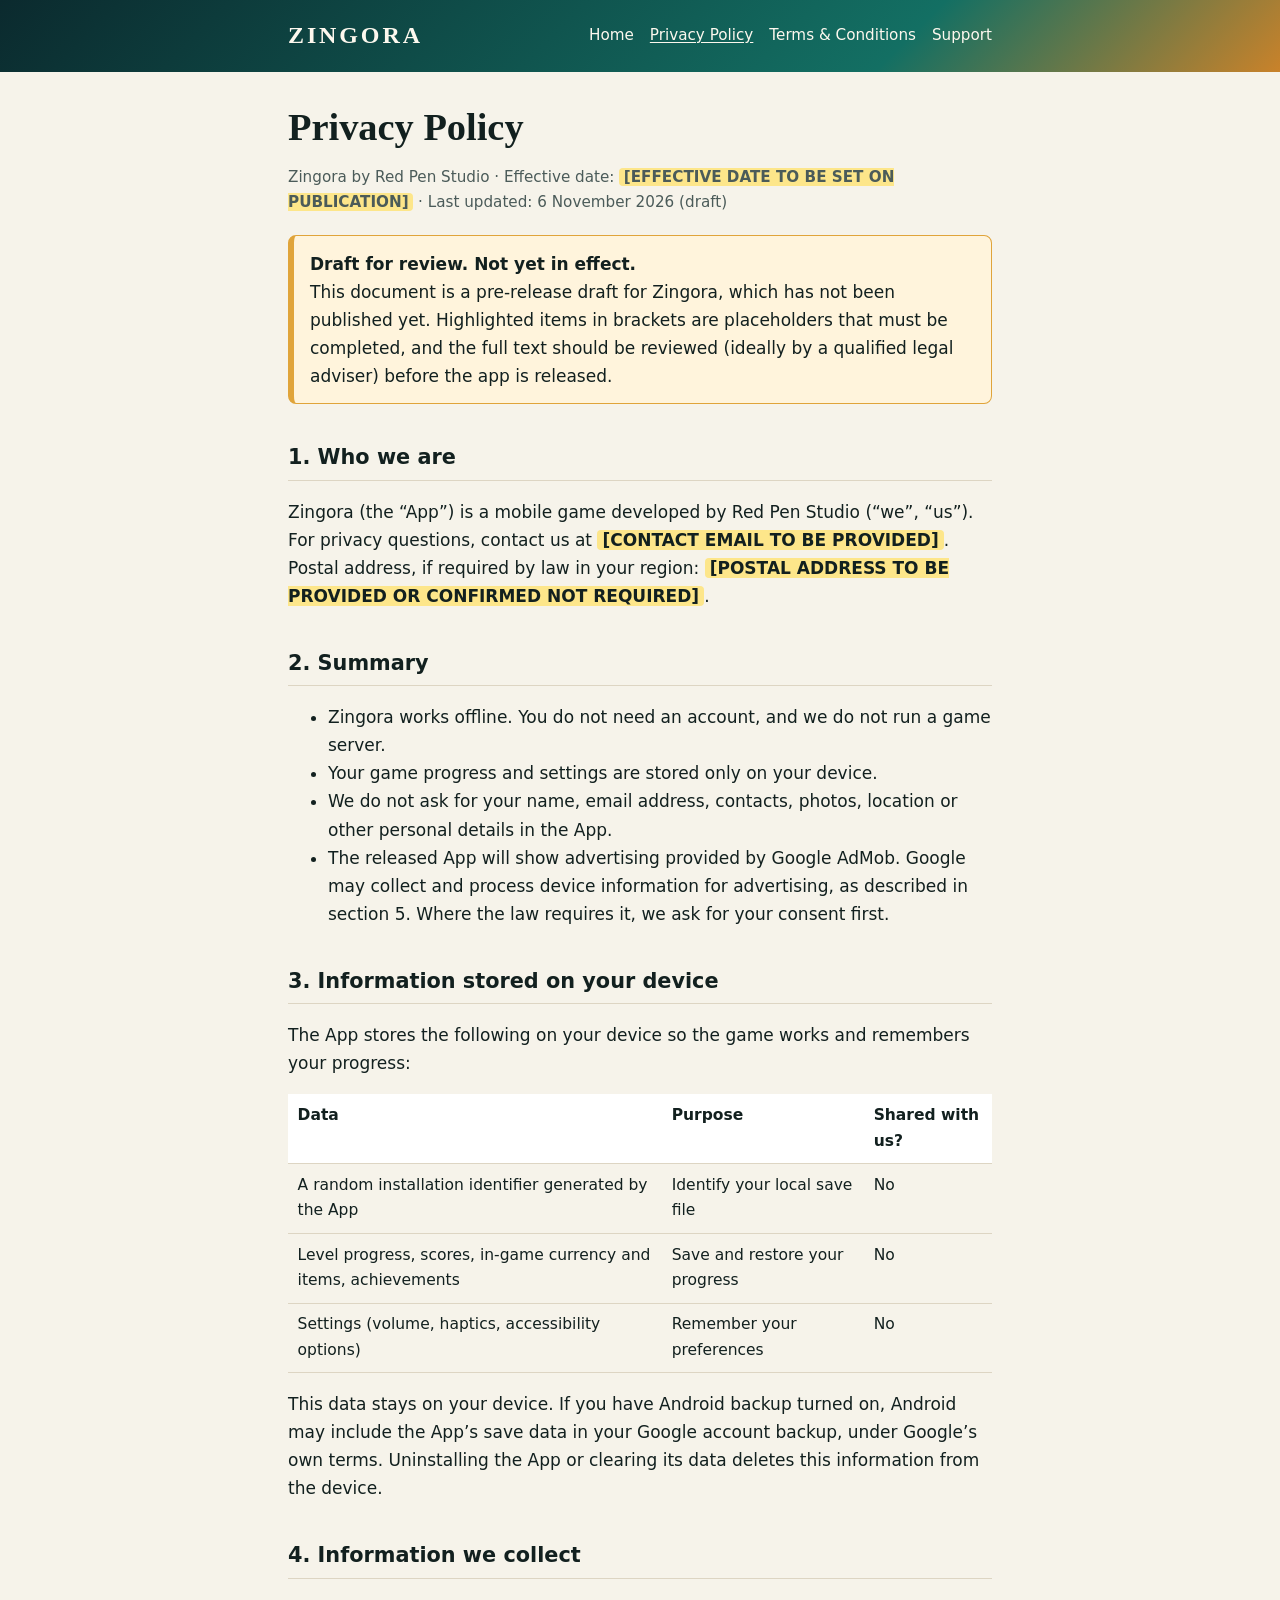
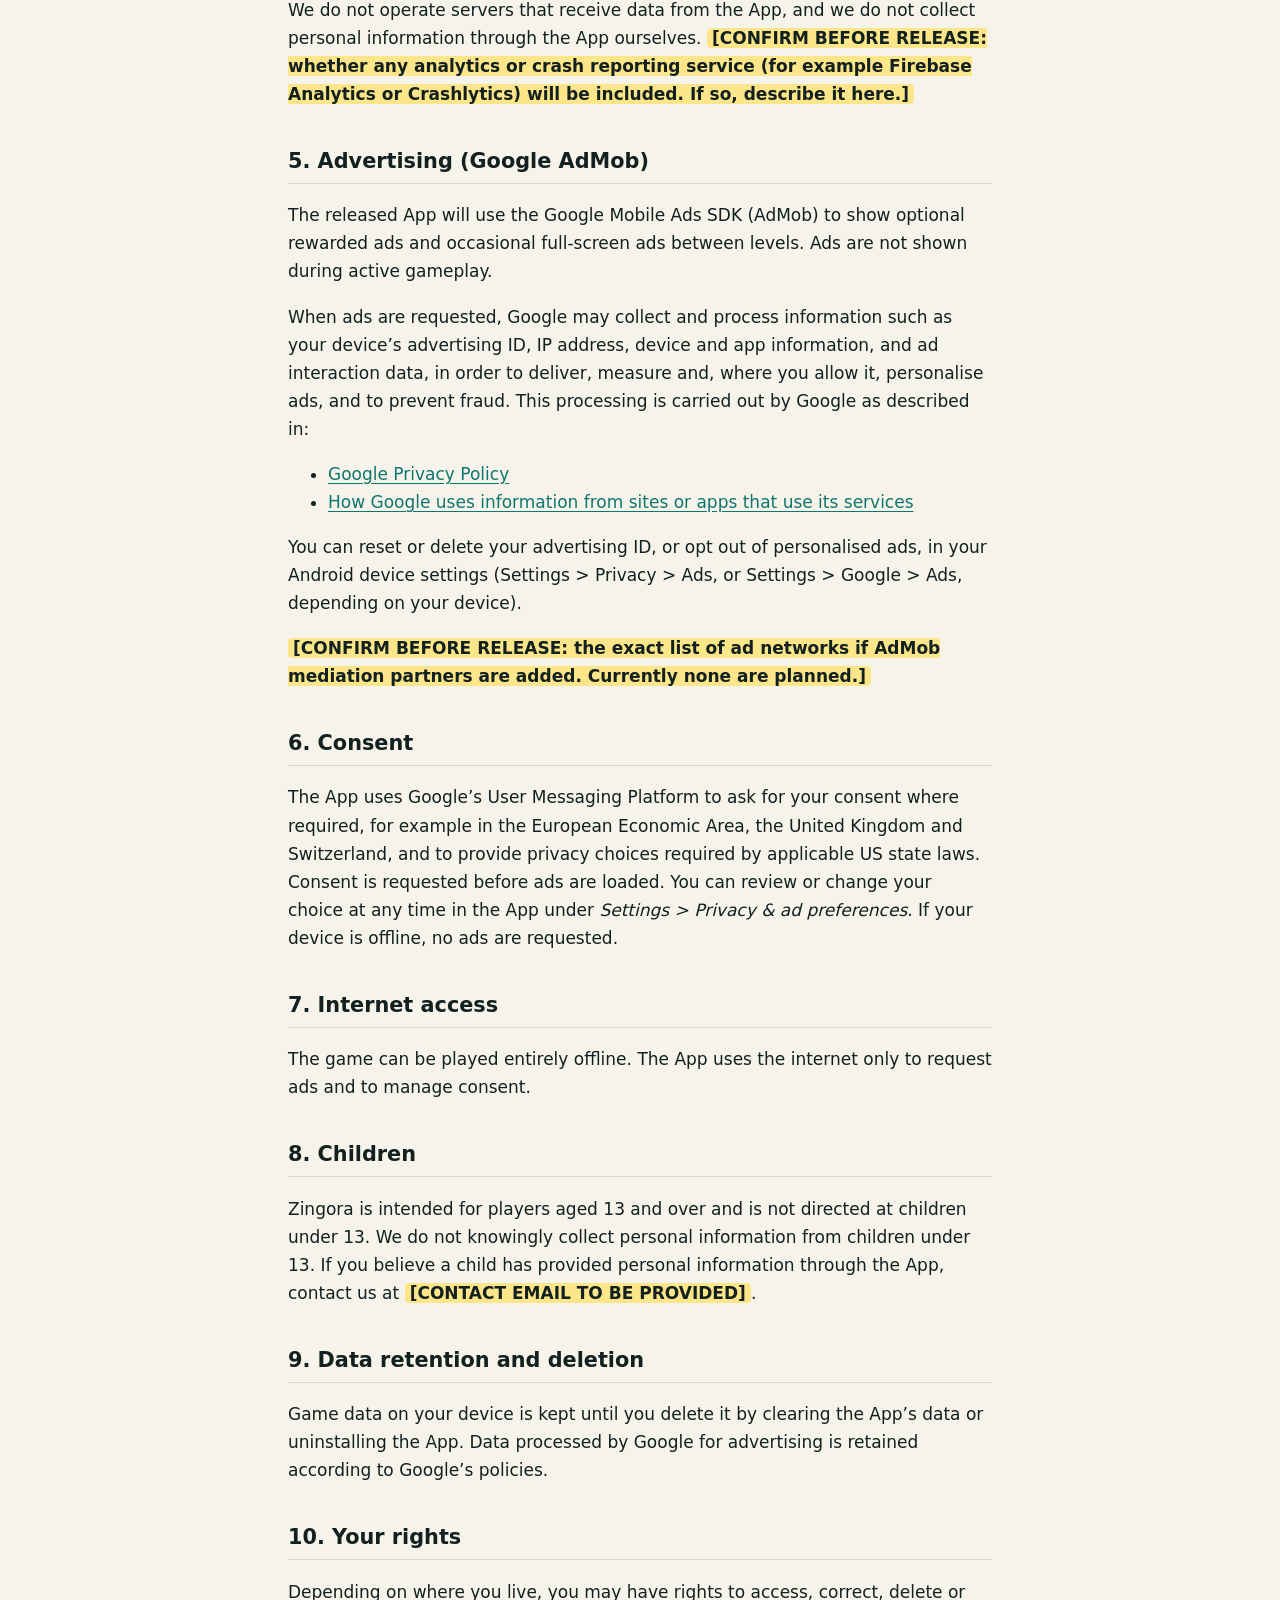
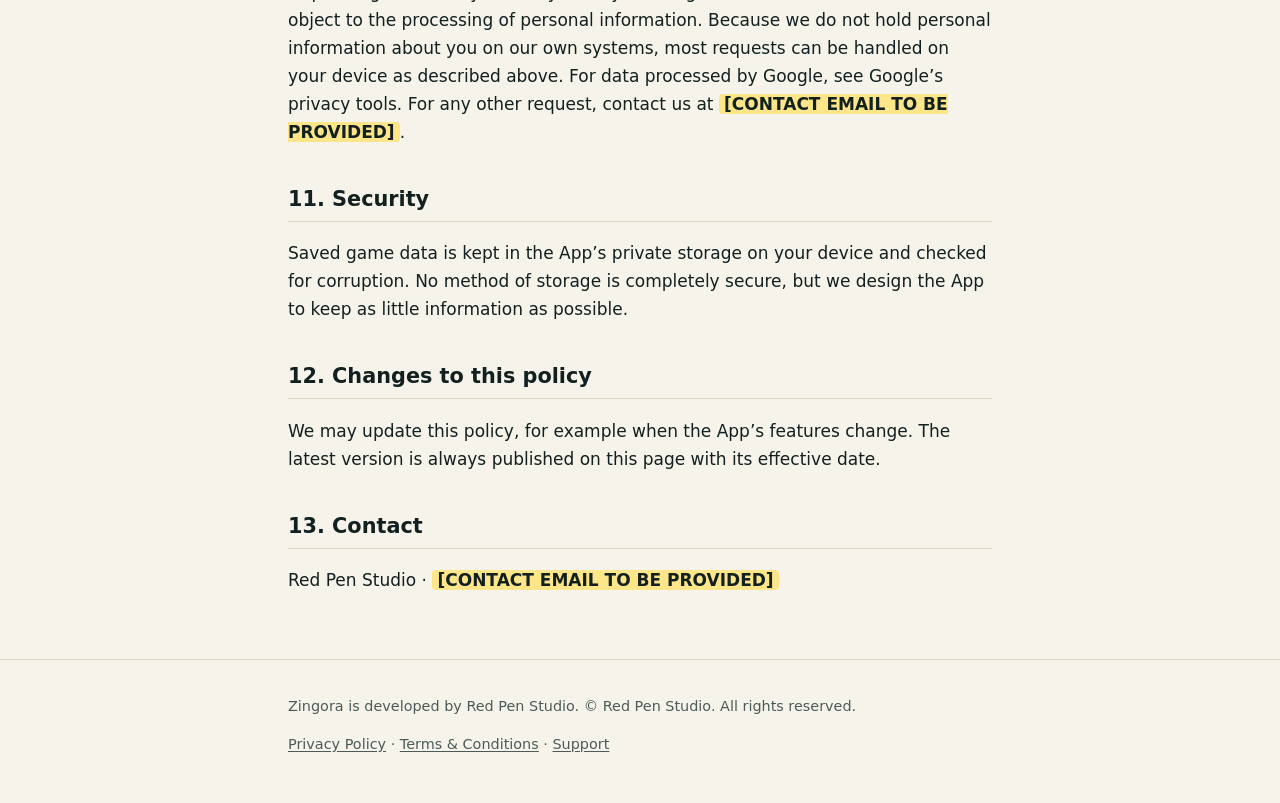
==== site/privacy-policy.html @ a3fc2c24 "Add Zingora legal website and GitHub Pages workflow - Responsive static site in site/: home, draft P" ====
<!DOCTYPE html>
<html lang="en">
<head>
  <meta charset="utf-8">
  <meta name="viewport" content="width=device-width, initial-scale=1">
  <title>Privacy Policy | Zingora</title>
  <meta name="description" content="Draft Privacy Policy for Zingora by Red Pen Studio.">
  <meta name="color-scheme" content="light dark">
  <link rel="stylesheet" href="styles.css">
</head>
<body>
  <a class="skip-link" href="#content">Skip to content</a>
  <header class="site-header">
    <div class="inner">
      <a class="brand" href="index.html">ZINGORA</a>
      <nav class="site-nav" aria-label="Main">
        <ul>
          <li><a href="index.html">Home</a></li>
          <li><a href="privacy-policy.html" aria-current="page">Privacy Policy</a></li>
          <li><a href="terms-and-conditions.html">Terms &amp; Conditions</a></li>
          <li><a href="support.html">Support</a></li>
        </ul>
      </nav>
    </div>
  </header>
  <main id="content">
    <h1>Privacy Policy</h1>
    <p class="meta">Zingora by Red Pen Studio &middot; Effective date: <span class="placeholder">[EFFECTIVE DATE TO BE SET ON PUBLICATION]</span> &middot; Last updated: 6 November 2026 (draft)</p>
    <div class="notice" role="note"><strong>Draft for review. Not yet in effect.</strong>
This document is a pre-release draft for Zingora, which has not been published yet. Highlighted items in brackets are placeholders that must be completed, and the full text should be reviewed (ideally by a qualified legal adviser) before the app is released.</div>

    <h2>1. Who we are</h2>
    <p>Zingora (the &ldquo;App&rdquo;) is a mobile game developed by Red Pen Studio (&ldquo;we&rdquo;, &ldquo;us&rdquo;). For privacy questions, contact us at <span class="placeholder">[CONTACT EMAIL TO BE PROVIDED]</span>. Postal address, if required by law in your region: <span class="placeholder">[POSTAL ADDRESS TO BE PROVIDED OR CONFIRMED NOT REQUIRED]</span>.</p>

    <h2>2. Summary</h2>
    <ul>
      <li>Zingora works offline. You do not need an account, and we do not run a game server.</li>
      <li>Your game progress and settings are stored only on your device.</li>
      <li>We do not ask for your name, email address, contacts, photos, location or other personal details in the App.</li>
      <li>The released App will show advertising provided by Google AdMob. Google may collect and process device information for advertising, as described in section 5. Where the law requires it, we ask for your consent first.</li>
    </ul>

    <h2>3. Information stored on your device</h2>
    <p>The App stores the following on your device so the game works and remembers your progress:</p>
    <table>
      <thead><tr><th scope="col">Data</th><th scope="col">Purpose</th><th scope="col">Shared with us?</th></tr></thead>
      <tbody>
        <tr><td>A random installation identifier generated by the App</td><td>Identify your local save file</td><td>No</td></tr>
        <tr><td>Level progress, scores, in-game currency and items, achievements</td><td>Save and restore your progress</td><td>No</td></tr>
        <tr><td>Settings (volume, haptics, accessibility options)</td><td>Remember your preferences</td><td>No</td></tr>
      </tbody>
    </table>
    <p>This data stays on your device. If you have Android backup turned on, Android may include the App&rsquo;s save data in your Google account backup, under Google&rsquo;s own terms. Uninstalling the App or clearing its data deletes this information from the device.</p>

    <h2>4. Information we collect</h2>
    <p>We do not operate servers that receive data from the App, and we do not collect personal information through the App ourselves. <span class="placeholder">[CONFIRM BEFORE RELEASE: whether any analytics or crash reporting service (for example Firebase Analytics or Crashlytics) will be included. If so, describe it here.]</span></p>

    <h2>5. Advertising (Google AdMob)</h2>
    <p>The released App will use the Google Mobile Ads SDK (AdMob) to show optional rewarded ads and occasional full-screen ads between levels. Ads are not shown during active gameplay.</p>
    <p>When ads are requested, Google may collect and process information such as your device&rsquo;s advertising ID, IP address, device and app information, and ad interaction data, in order to deliver, measure and, where you allow it, personalise ads, and to prevent fraud. This processing is carried out by Google as described in:</p>
    <ul>
      <li><a href="https://policies.google.com/privacy">Google Privacy Policy</a></li>
      <li><a href="https://policies.google.com/technologies/partner-sites">How Google uses information from sites or apps that use its services</a></li>
    </ul>
    <p>You can reset or delete your advertising ID, or opt out of personalised ads, in your Android device settings (Settings &gt; Privacy &gt; Ads, or Settings &gt; Google &gt; Ads, depending on your device).</p>
    <p><span class="placeholder">[CONFIRM BEFORE RELEASE: the exact list of ad networks if AdMob mediation partners are added. Currently none are planned.]</span></p>

    <h2>6. Consent</h2>
    <p>The App uses Google&rsquo;s User Messaging Platform to ask for your consent where required, for example in the European Economic Area, the United Kingdom and Switzerland, and to provide privacy choices required by applicable US state laws. Consent is requested before ads are loaded. You can review or change your choice at any time in the App under <em>Settings &gt; Privacy &amp; ad preferences</em>. If your device is offline, no ads are requested.</p>

    <h2>7. Internet access</h2>
    <p>The game can be played entirely offline. The App uses the internet only to request ads and to manage consent.</p>

    <h2>8. Children</h2>
    <p>Zingora is intended for players aged 13 and over and is not directed at children under 13. We do not knowingly collect personal information from children under 13. If you believe a child has provided personal information through the App, contact us at <span class="placeholder">[CONTACT EMAIL TO BE PROVIDED]</span>.</p>

    <h2>9. Data retention and deletion</h2>
    <p>Game data on your device is kept until you delete it by clearing the App&rsquo;s data or uninstalling the App. Data processed by Google for advertising is retained according to Google&rsquo;s policies.</p>

    <h2>10. Your rights</h2>
    <p>Depending on where you live, you may have rights to access, correct, delete or object to the processing of personal information. Because we do not hold personal information about you on our own systems, most requests can be handled on your device as described above. For data processed by Google, see Google&rsquo;s privacy tools. For any other request, contact us at <span class="placeholder">[CONTACT EMAIL TO BE PROVIDED]</span>.</p>

    <h2>11. Security</h2>
    <p>Saved game data is kept in the App&rsquo;s private storage on your device and checked for corruption. No method of storage is completely secure, but we design the App to keep as little information as possible.</p>

    <h2>12. Changes to this policy</h2>
    <p>We may update this policy, for example when the App&rsquo;s features change. The latest version is always published on this page with its effective date.</p>

    <h2>13. Contact</h2>
    <p>Red Pen Studio &middot; <span class="placeholder">[CONTACT EMAIL TO BE PROVIDED]</span></p>
  </main>
  <footer class="site-footer">
    <div class="inner">
      <p>Zingora is developed by Red Pen Studio. &copy; Red Pen Studio. All rights reserved.</p>
      <p><a href="privacy-policy.html">Privacy Policy</a> &middot; <a href="terms-and-conditions.html">Terms &amp; Conditions</a> &middot; <a href="support.html">Support</a></p>
    </div>
  </footer>
</body>
</html>
---- site/styles.css ----
:root {
  --bg: #f6f3ea;
  --surface: #ffffff;
  --ink: #12201f;
  --muted: #4b5b59;
  --brand: #0f766e;
  --brand-ink: #ffffff;
  --brass: #b45309;
  --line: #ddd5c3;
  --notice-bg: #fff4dc;
  --notice-line: #e0a43a;
  --placeholder-bg: #fde68a;
  --max: 46rem;
}
@media (prefers-color-scheme: dark) {
  :root {
    --bg: #0b1c1e;
    --surface: #10282b;
    --ink: #e8f0ee;
    --muted: #a8bab7;
    --brand: #2dd4bf;
    --brand-ink: #062a27;
    --brass: #f5b450;
    --line: #23413f;
    --notice-bg: #2a2412;
    --notice-line: #a07a2c;
    --placeholder-bg: #5b4a12;
  }
}
* { box-sizing: border-box; }
html { -webkit-text-size-adjust: 100%; }
body {
  margin: 0;
  font-family: system-ui, -apple-system, "Segoe UI", Roboto, "Helvetica Neue", Arial, sans-serif;
  font-size: 1.0625rem;
  line-height: 1.65;
  color: var(--ink);
  background: var(--bg);
}
a { color: var(--brand); text-underline-offset: 0.15em; }
a:focus-visible, button:focus-visible { outline: 3px solid var(--brass); outline-offset: 2px; }
.skip-link { position: absolute; left: -999px; top: 0; padding: 0.5rem 1rem; background: var(--surface); }
.skip-link:focus { left: 1rem; z-index: 10; }
.site-header {
  background: linear-gradient(135deg, #0b2a2e, #136f63 70%, #c9822a);
  color: #fdf8ee;
}
.site-header .inner, main, .site-footer .inner { max-width: var(--max); margin: 0 auto; padding: 0 1rem; }
.site-header .inner { display: flex; flex-wrap: wrap; align-items: center; justify-content: space-between; gap: 0.75rem; padding-top: 1rem; padding-bottom: 1rem; }
.brand { color: inherit; text-decoration: none; font-family: Georgia, "Times New Roman", serif; font-size: 1.5rem; font-weight: 700; letter-spacing: 0.12em; }
.site-nav ul { list-style: none; margin: 0; padding: 0; display: flex; flex-wrap: wrap; gap: 0.25rem 1rem; }
.site-nav a { color: #fdf8ee; text-decoration: none; font-size: 0.95rem; padding: 0.35rem 0; display: inline-block; }
.site-nav a[aria-current="page"], .site-nav a:hover { text-decoration: underline; }
main { padding-top: 2rem; padding-bottom: 3rem; }
h1 { font-family: Georgia, "Times New Roman", serif; font-size: clamp(1.75rem, 5vw, 2.4rem); line-height: 1.2; margin: 0 0 0.5rem; }
h2 { font-size: 1.3rem; margin-top: 2.25rem; border-bottom: 1px solid var(--line); padding-bottom: 0.3rem; }
h3 { font-size: 1.1rem; margin-top: 1.5rem; }
.lede { color: var(--muted); font-size: 1.125rem; }
.meta { color: var(--muted); font-size: 0.95rem; }
.notice {
  background: var(--notice-bg);
  border: 1px solid var(--notice-line);
  border-left-width: 6px;
  border-radius: 8px;
  padding: 0.85rem 1rem;
  margin: 1.25rem 0;
}
.notice strong { display: block; }
.placeholder { background: var(--placeholder-bg); padding: 0 0.3em; border-radius: 4px; font-weight: 600; }
.cards { display: grid; grid-template-columns: repeat(auto-fit, minmax(14rem, 1fr)); gap: 1rem; margin: 1.5rem 0; padding: 0; list-style: none; }
.card { background: var(--surface); border: 1px solid var(--line); border-radius: 12px; padding: 1rem 1.1rem; }
.card h2 { border: 0; margin: 0 0 0.25rem; font-size: 1.1rem; }
.card p { margin: 0; color: var(--muted); font-size: 0.97rem; }
table { width: 100%; border-collapse: collapse; margin: 1rem 0; font-size: 0.97rem; display: block; overflow-x: auto; }
th, td { text-align: left; vertical-align: top; padding: 0.55rem 0.6rem; border-bottom: 1px solid var(--line); }
th { background: var(--surface); }
.site-footer { border-top: 1px solid var(--line); color: var(--muted); font-size: 0.9rem; }
.site-footer .inner { padding-top: 1.25rem; padding-bottom: 2rem; }
.site-footer a { color: inherit; }
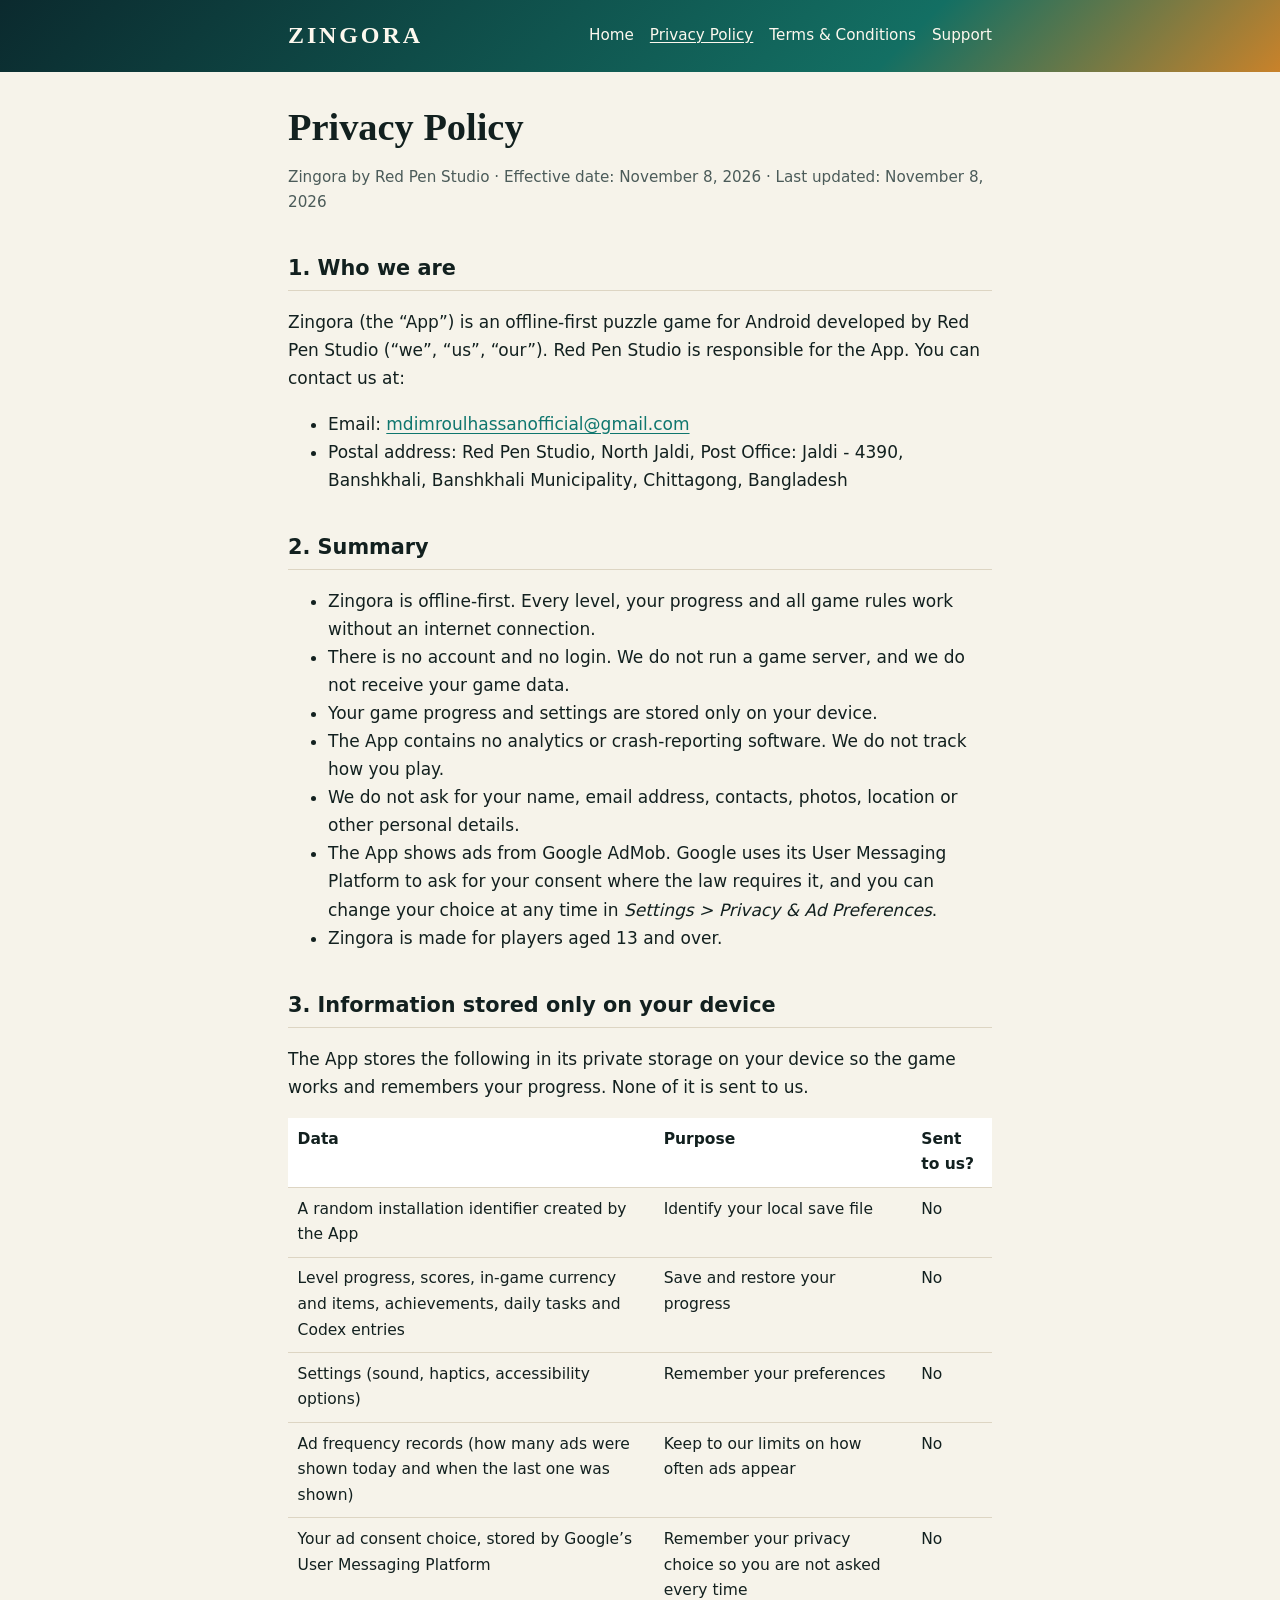
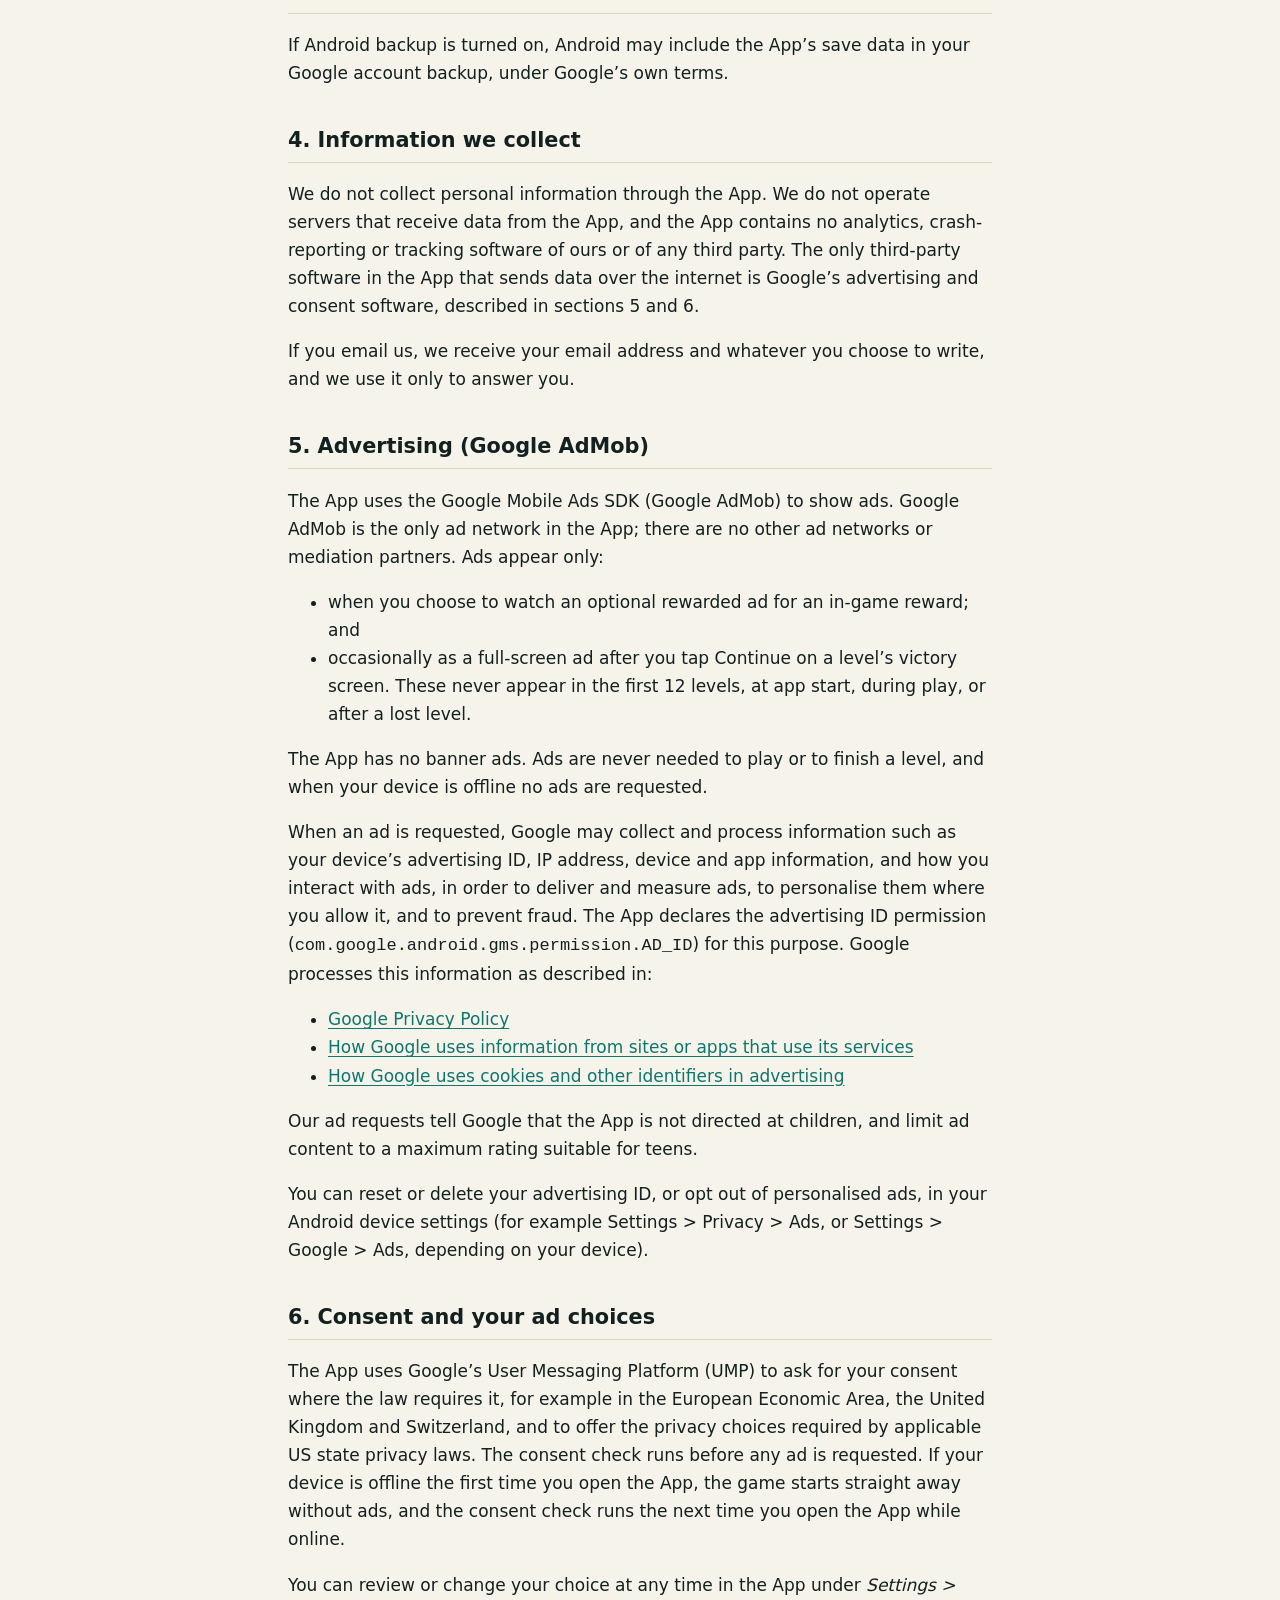
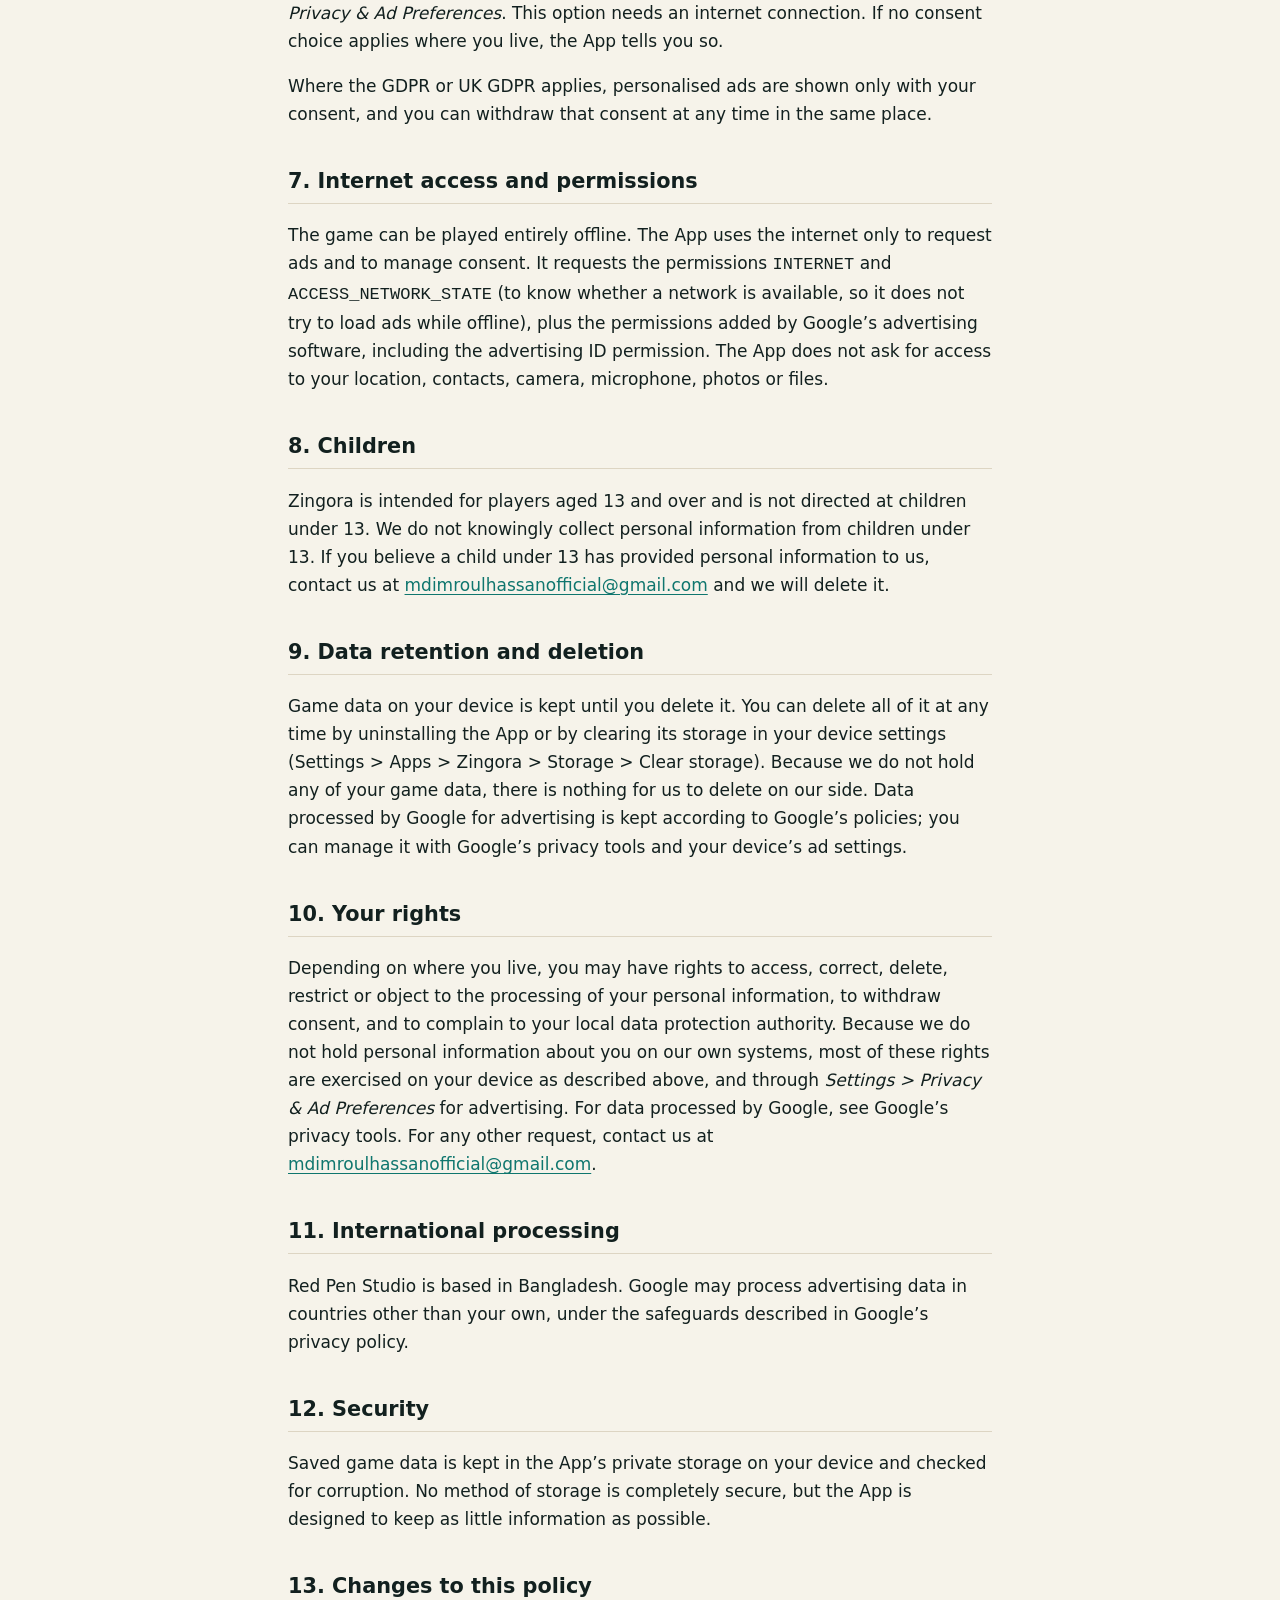
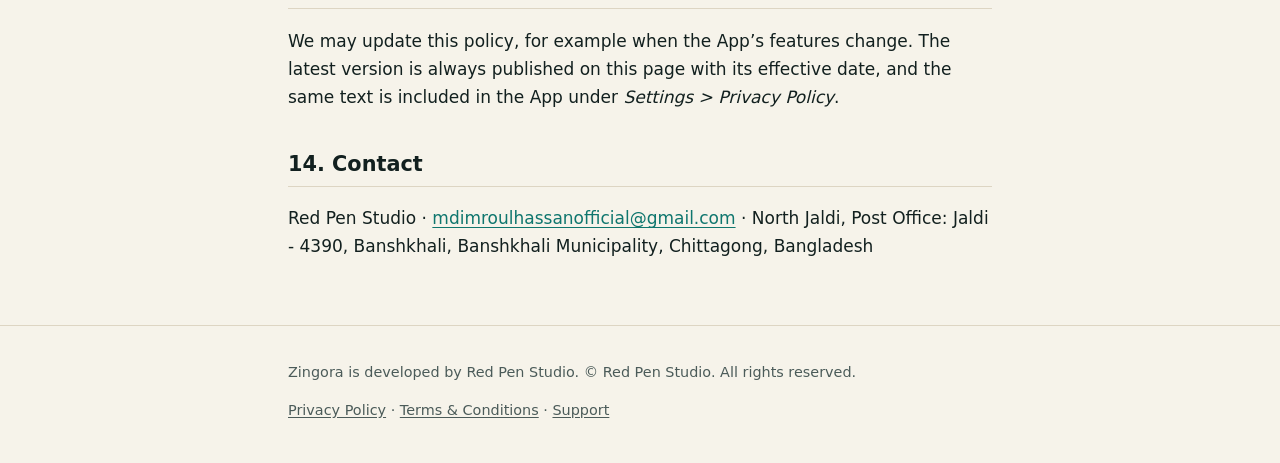
==== commit bab79271: "Phase I: fill every legal placeholder and publish app-ads.txt - Privacy Policy rewritten to describe" ====
--- a/site/privacy-policy.html
+++ b/site/privacy-policy.html
@@ -4,7 +4,7 @@
   <meta charset="utf-8">
   <meta name="viewport" content="width=device-width, initial-scale=1">
   <title>Privacy Policy | Zingora</title>
-  <meta name="description" content="Draft Privacy Policy for Zingora by Red Pen Studio.">
+  <meta name="description" content="Privacy Policy for Zingora by Red Pen Studio.">
   <meta name="color-scheme" content="light dark">
   <link rel="stylesheet" href="styles.css">
 </head>
@@ -25,69 +25,88 @@
   </header>
   <main id="content">
     <h1>Privacy Policy</h1>
-    <p class="meta">Zingora by Red Pen Studio &middot; Effective date: <span class="placeholder">[EFFECTIVE DATE TO BE SET ON PUBLICATION]</span> &middot; Last updated: 6 November 2026 (draft)</p>
-    <div class="notice" role="note"><strong>Draft for review. Not yet in effect.</strong>
-This document is a pre-release draft for Zingora, which has not been published yet. Highlighted items in brackets are placeholders that must be completed, and the full text should be reviewed (ideally by a qualified legal adviser) before the app is released.</div>
+    <p class="meta">Zingora by Red Pen Studio &middot; Effective date: November 8, 2026 &middot; Last updated: November 8, 2026</p>
 
     <h2>1. Who we are</h2>
-    <p>Zingora (the &ldquo;App&rdquo;) is a mobile game developed by Red Pen Studio (&ldquo;we&rdquo;, &ldquo;us&rdquo;). For privacy questions, contact us at <span class="placeholder">[CONTACT EMAIL TO BE PROVIDED]</span>. Postal address, if required by law in your region: <span class="placeholder">[POSTAL ADDRESS TO BE PROVIDED OR CONFIRMED NOT REQUIRED]</span>.</p>
+    <p>Zingora (the &ldquo;App&rdquo;) is an offline-first puzzle game for Android developed by Red Pen Studio (&ldquo;we&rdquo;, &ldquo;us&rdquo;, &ldquo;our&rdquo;). Red Pen Studio is responsible for the App. You can contact us at:</p>
+    <ul>
+      <li>Email: <a href="mailto:mdimroulhassanofficial@gmail.com">mdimroulhassanofficial@gmail.com</a></li>
+      <li>Postal address: Red Pen Studio, North Jaldi, Post Office: Jaldi - 4390, Banshkhali, Banshkhali Municipality, Chittagong, Bangladesh</li>
+    </ul>
 
     <h2>2. Summary</h2>
     <ul>
-      <li>Zingora works offline. You do not need an account, and we do not run a game server.</li>
+      <li>Zingora is offline-first. Every level, your progress and all game rules work without an internet connection.</li>
+      <li>There is no account and no login. We do not run a game server, and we do not receive your game data.</li>
       <li>Your game progress and settings are stored only on your device.</li>
-      <li>We do not ask for your name, email address, contacts, photos, location or other personal details in the App.</li>
-      <li>The released App will show advertising provided by Google AdMob. Google may collect and process device information for advertising, as described in section 5. Where the law requires it, we ask for your consent first.</li>
+      <li>The App contains no analytics or crash-reporting software. We do not track how you play.</li>
+      <li>We do not ask for your name, email address, contacts, photos, location or other personal details.</li>
+      <li>The App shows ads from Google AdMob. Google uses its User Messaging Platform to ask for your consent where the law requires it, and you can change your choice at any time in <em>Settings &gt; Privacy &amp; Ad Preferences</em>.</li>
+      <li>Zingora is made for players aged 13 and over.</li>
     </ul>
 
-    <h2>3. Information stored on your device</h2>
-    <p>The App stores the following on your device so the game works and remembers your progress:</p>
+    <h2>3. Information stored only on your device</h2>
+    <p>The App stores the following in its private storage on your device so the game works and remembers your progress. None of it is sent to us.</p>
     <table>
-      <thead><tr><th scope="col">Data</th><th scope="col">Purpose</th><th scope="col">Shared with us?</th></tr></thead>
+      <thead><tr><th scope="col">Data</th><th scope="col">Purpose</th><th scope="col">Sent to us?</th></tr></thead>
       <tbody>
-        <tr><td>A random installation identifier generated by the App</td><td>Identify your local save file</td><td>No</td></tr>
-        <tr><td>Level progress, scores, in-game currency and items, achievements</td><td>Save and restore your progress</td><td>No</td></tr>
-        <tr><td>Settings (volume, haptics, accessibility options)</td><td>Remember your preferences</td><td>No</td></tr>
+        <tr><td>A random installation identifier created by the App</td><td>Identify your local save file</td><td>No</td></tr>
+        <tr><td>Level progress, scores, in-game currency and items, achievements, daily tasks and Codex entries</td><td>Save and restore your progress</td><td>No</td></tr>
+        <tr><td>Settings (sound, haptics, accessibility options)</td><td>Remember your preferences</td><td>No</td></tr>
+        <tr><td>Ad frequency records (how many ads were shown today and when the last one was shown)</td><td>Keep to our limits on how often ads appear</td><td>No</td></tr>
+        <tr><td>Your ad consent choice, stored by Google&rsquo;s User Messaging Platform</td><td>Remember your privacy choice so you are not asked every time</td><td>No</td></tr>
       </tbody>
     </table>
-    <p>This data stays on your device. If you have Android backup turned on, Android may include the App&rsquo;s save data in your Google account backup, under Google&rsquo;s own terms. Uninstalling the App or clearing its data deletes this information from the device.</p>
+    <p>If Android backup is turned on, Android may include the App&rsquo;s save data in your Google account backup, under Google&rsquo;s own terms.</p>
 
     <h2>4. Information we collect</h2>
-    <p>We do not operate servers that receive data from the App, and we do not collect personal information through the App ourselves. <span class="placeholder">[CONFIRM BEFORE RELEASE: whether any analytics or crash reporting service (for example Firebase Analytics or Crashlytics) will be included. If so, describe it here.]</span></p>
+    <p>We do not collect personal information through the App. We do not operate servers that receive data from the App, and the App contains no analytics, crash-reporting or tracking software of ours or of any third party. The only third-party software in the App that sends data over the internet is Google&rsquo;s advertising and consent software, described in sections 5 and 6.</p>
+    <p>If you email us, we receive your email address and whatever you choose to write, and we use it only to answer you.</p>
 
     <h2>5. Advertising (Google AdMob)</h2>
-    <p>The released App will use the Google Mobile Ads SDK (AdMob) to show optional rewarded ads and occasional full-screen ads between levels. Ads are not shown during active gameplay.</p>
-    <p>When ads are requested, Google may collect and process information such as your device&rsquo;s advertising ID, IP address, device and app information, and ad interaction data, in order to deliver, measure and, where you allow it, personalise ads, and to prevent fraud. This processing is carried out by Google as described in:</p>
+    <p>The App uses the Google Mobile Ads SDK (Google AdMob) to show ads. Google AdMob is the only ad network in the App; there are no other ad networks or mediation partners. Ads appear only:</p>
+    <ul>
+      <li>when you choose to watch an optional rewarded ad for an in-game reward; and</li>
+      <li>occasionally as a full-screen ad after you tap Continue on a level&rsquo;s victory screen. These never appear in the first 12 levels, at app start, during play, or after a lost level.</li>
+    </ul>
+    <p>The App has no banner ads. Ads are never needed to play or to finish a level, and when your device is offline no ads are requested.</p>
+    <p>When an ad is requested, Google may collect and process information such as your device&rsquo;s advertising ID, IP address, device and app information, and how you interact with ads, in order to deliver and measure ads, to personalise them where you allow it, and to prevent fraud. The App declares the advertising ID permission (<code>com.google.android.gms.permission.AD_ID</code>) for this purpose. Google processes this information as described in:</p>
     <ul>
       <li><a href="https://policies.google.com/privacy">Google Privacy Policy</a></li>
       <li><a href="https://policies.google.com/technologies/partner-sites">How Google uses information from sites or apps that use its services</a></li>
+      <li><a href="https://policies.google.com/technologies/ads">How Google uses cookies and other identifiers in advertising</a></li>
     </ul>
-    <p>You can reset or delete your advertising ID, or opt out of personalised ads, in your Android device settings (Settings &gt; Privacy &gt; Ads, or Settings &gt; Google &gt; Ads, depending on your device).</p>
-    <p><span class="placeholder">[CONFIRM BEFORE RELEASE: the exact list of ad networks if AdMob mediation partners are added. Currently none are planned.]</span></p>
+    <p>Our ad requests tell Google that the App is not directed at children, and limit ad content to a maximum rating suitable for teens.</p>
+    <p>You can reset or delete your advertising ID, or opt out of personalised ads, in your Android device settings (for example Settings &gt; Privacy &gt; Ads, or Settings &gt; Google &gt; Ads, depending on your device).</p>
 
-    <h2>6. Consent</h2>
-    <p>The App uses Google&rsquo;s User Messaging Platform to ask for your consent where required, for example in the European Economic Area, the United Kingdom and Switzerland, and to provide privacy choices required by applicable US state laws. Consent is requested before ads are loaded. You can review or change your choice at any time in the App under <em>Settings &gt; Privacy &amp; ad preferences</em>. If your device is offline, no ads are requested.</p>
+    <h2>6. Consent and your ad choices</h2>
+    <p>The App uses Google&rsquo;s User Messaging Platform (UMP) to ask for your consent where the law requires it, for example in the European Economic Area, the United Kingdom and Switzerland, and to offer the privacy choices required by applicable US state privacy laws. The consent check runs before any ad is requested. If your device is offline the first time you open the App, the game starts straight away without ads, and the consent check runs the next time you open the App while online.</p>
+    <p>You can review or change your choice at any time in the App under <em>Settings &gt; Privacy &amp; Ad Preferences</em>. This option needs an internet connection. If no consent choice applies where you live, the App tells you so.</p>
+    <p>Where the GDPR or UK GDPR applies, personalised ads are shown only with your consent, and you can withdraw that consent at any time in the same place.</p>
 
-    <h2>7. Internet access</h2>
-    <p>The game can be played entirely offline. The App uses the internet only to request ads and to manage consent.</p>
+    <h2>7. Internet access and permissions</h2>
+    <p>The game can be played entirely offline. The App uses the internet only to request ads and to manage consent. It requests the permissions <code>INTERNET</code> and <code>ACCESS_NETWORK_STATE</code> (to know whether a network is available, so it does not try to load ads while offline), plus the permissions added by Google&rsquo;s advertising software, including the advertising ID permission. The App does not ask for access to your location, contacts, camera, microphone, photos or files.</p>
 
     <h2>8. Children</h2>
-    <p>Zingora is intended for players aged 13 and over and is not directed at children under 13. We do not knowingly collect personal information from children under 13. If you believe a child has provided personal information through the App, contact us at <span class="placeholder">[CONTACT EMAIL TO BE PROVIDED]</span>.</p>
+    <p>Zingora is intended for players aged 13 and over and is not directed at children under 13. We do not knowingly collect personal information from children under 13. If you believe a child under 13 has provided personal information to us, contact us at <a href="mailto:mdimroulhassanofficial@gmail.com">mdimroulhassanofficial@gmail.com</a> and we will delete it.</p>
 
     <h2>9. Data retention and deletion</h2>
-    <p>Game data on your device is kept until you delete it by clearing the App&rsquo;s data or uninstalling the App. Data processed by Google for advertising is retained according to Google&rsquo;s policies.</p>
+    <p>Game data on your device is kept until you delete it. You can delete all of it at any time by uninstalling the App or by clearing its storage in your device settings (Settings &gt; Apps &gt; Zingora &gt; Storage &gt; Clear storage). Because we do not hold any of your game data, there is nothing for us to delete on our side. Data processed by Google for advertising is kept according to Google&rsquo;s policies; you can manage it with Google&rsquo;s privacy tools and your device&rsquo;s ad settings.</p>
 
     <h2>10. Your rights</h2>
-    <p>Depending on where you live, you may have rights to access, correct, delete or object to the processing of personal information. Because we do not hold personal information about you on our own systems, most requests can be handled on your device as described above. For data processed by Google, see Google&rsquo;s privacy tools. For any other request, contact us at <span class="placeholder">[CONTACT EMAIL TO BE PROVIDED]</span>.</p>
+    <p>Depending on where you live, you may have rights to access, correct, delete, restrict or object to the processing of your personal information, to withdraw consent, and to complain to your local data protection authority. Because we do not hold personal information about you on our own systems, most of these rights are exercised on your device as described above, and through <em>Settings &gt; Privacy &amp; Ad Preferences</em> for advertising. For data processed by Google, see Google&rsquo;s privacy tools. For any other request, contact us at <a href="mailto:mdimroulhassanofficial@gmail.com">mdimroulhassanofficial@gmail.com</a>.</p>
 
-    <h2>11. Security</h2>
-    <p>Saved game data is kept in the App&rsquo;s private storage on your device and checked for corruption. No method of storage is completely secure, but we design the App to keep as little information as possible.</p>
+    <h2>11. International processing</h2>
+    <p>Red Pen Studio is based in Bangladesh. Google may process advertising data in countries other than your own, under the safeguards described in Google&rsquo;s privacy policy.</p>
 
-    <h2>12. Changes to this policy</h2>
-    <p>We may update this policy, for example when the App&rsquo;s features change. The latest version is always published on this page with its effective date.</p>
+    <h2>12. Security</h2>
+    <p>Saved game data is kept in the App&rsquo;s private storage on your device and checked for corruption. No method of storage is completely secure, but the App is designed to keep as little information as possible.</p>
 
-    <h2>13. Contact</h2>
-    <p>Red Pen Studio &middot; <span class="placeholder">[CONTACT EMAIL TO BE PROVIDED]</span></p>
+    <h2>13. Changes to this policy</h2>
+    <p>We may update this policy, for example when the App&rsquo;s features change. The latest version is always published on this page with its effective date, and the same text is included in the App under <em>Settings &gt; Privacy Policy</em>.</p>
+
+    <h2>14. Contact</h2>
+    <p>Red Pen Studio &middot; <a href="mailto:mdimroulhassanofficial@gmail.com">mdimroulhassanofficial@gmail.com</a> &middot; North Jaldi, Post Office: Jaldi - 4390, Banshkhali, Banshkhali Municipality, Chittagong, Bangladesh</p>
   </main>
   <footer class="site-footer">
     <div class="inner">
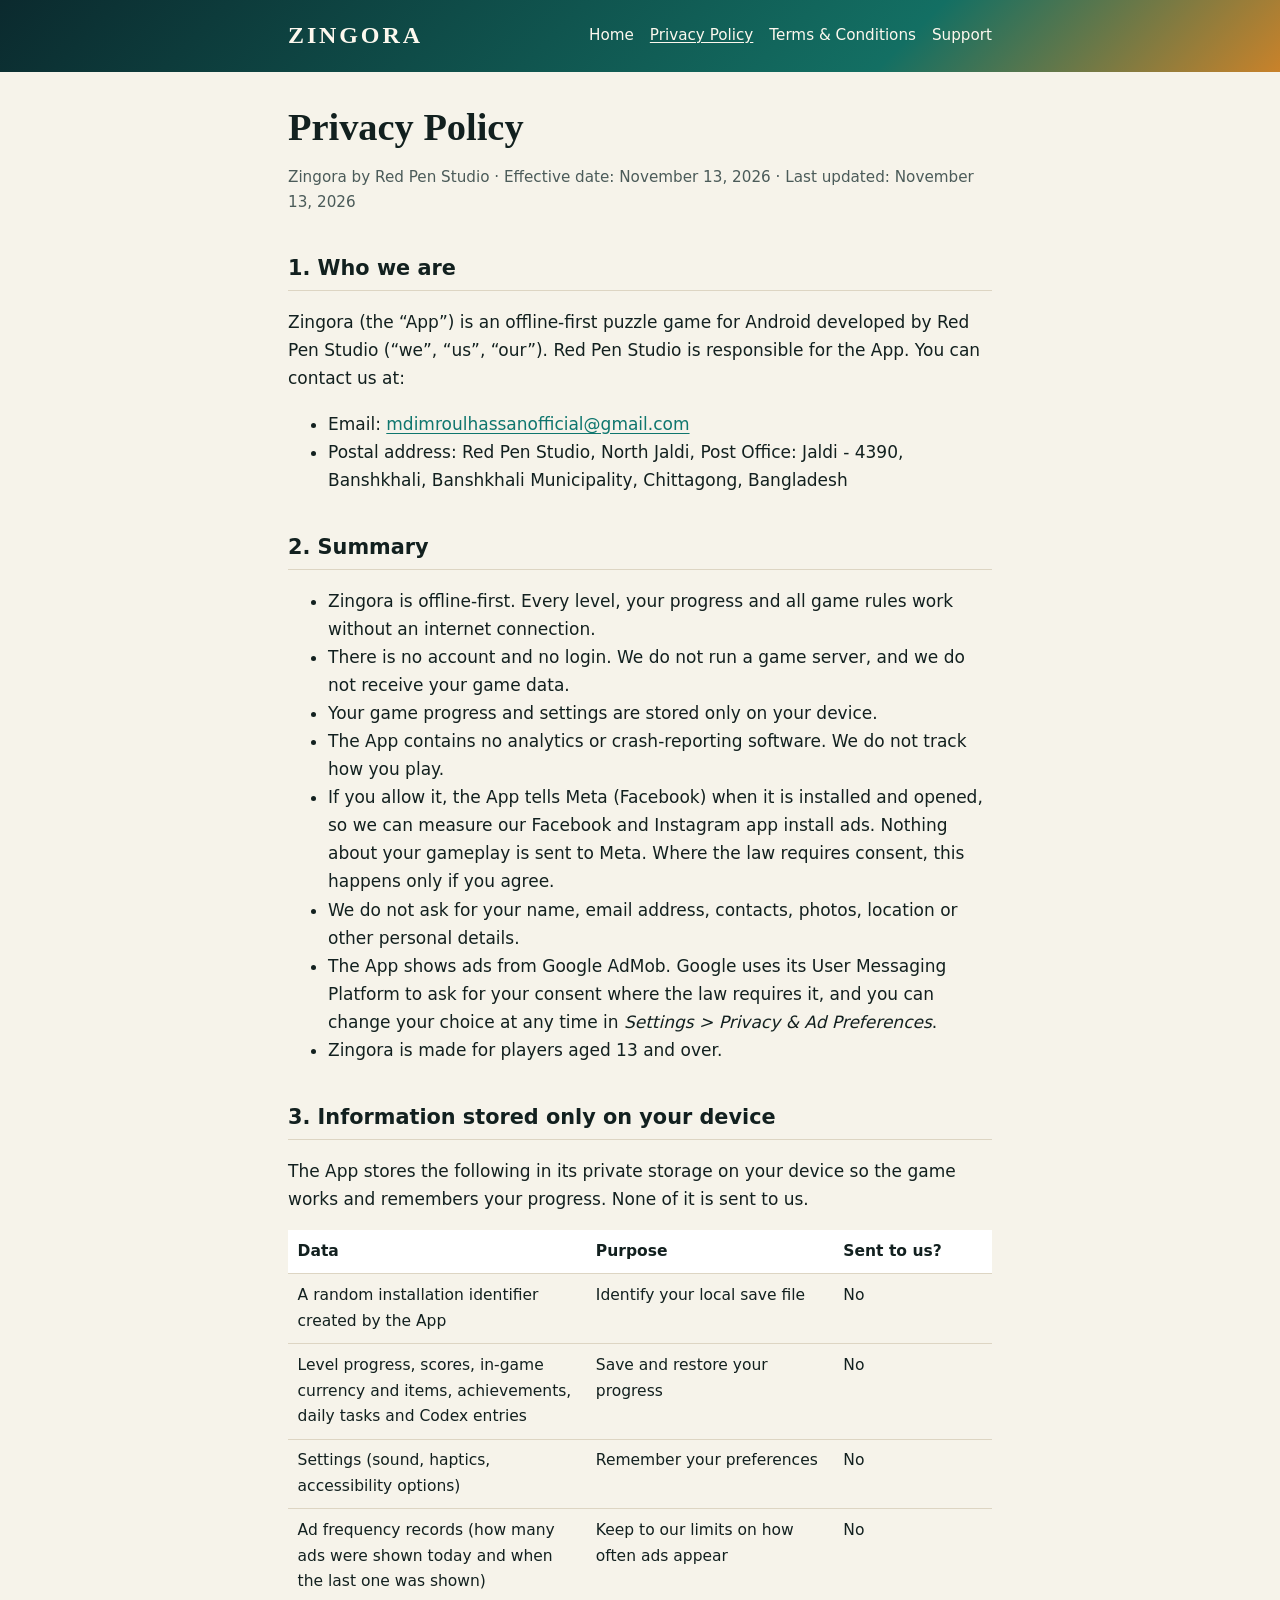
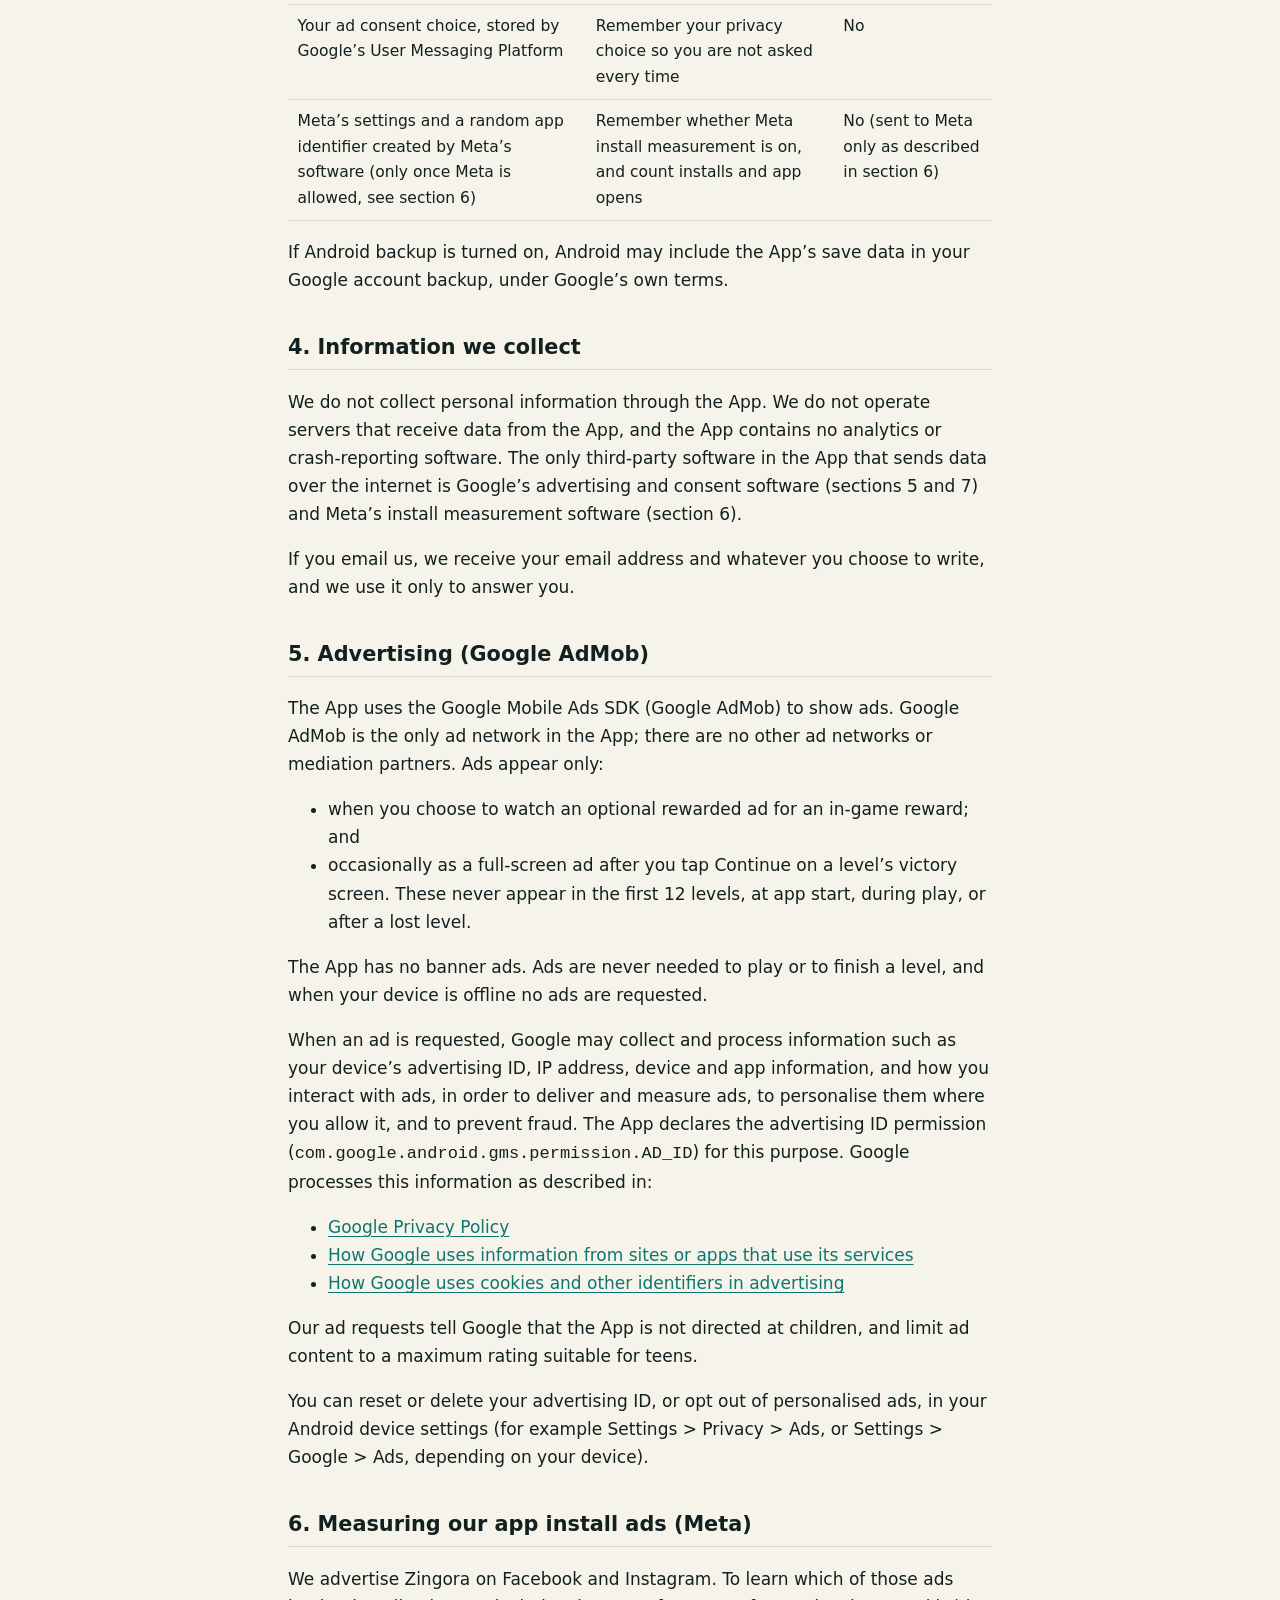
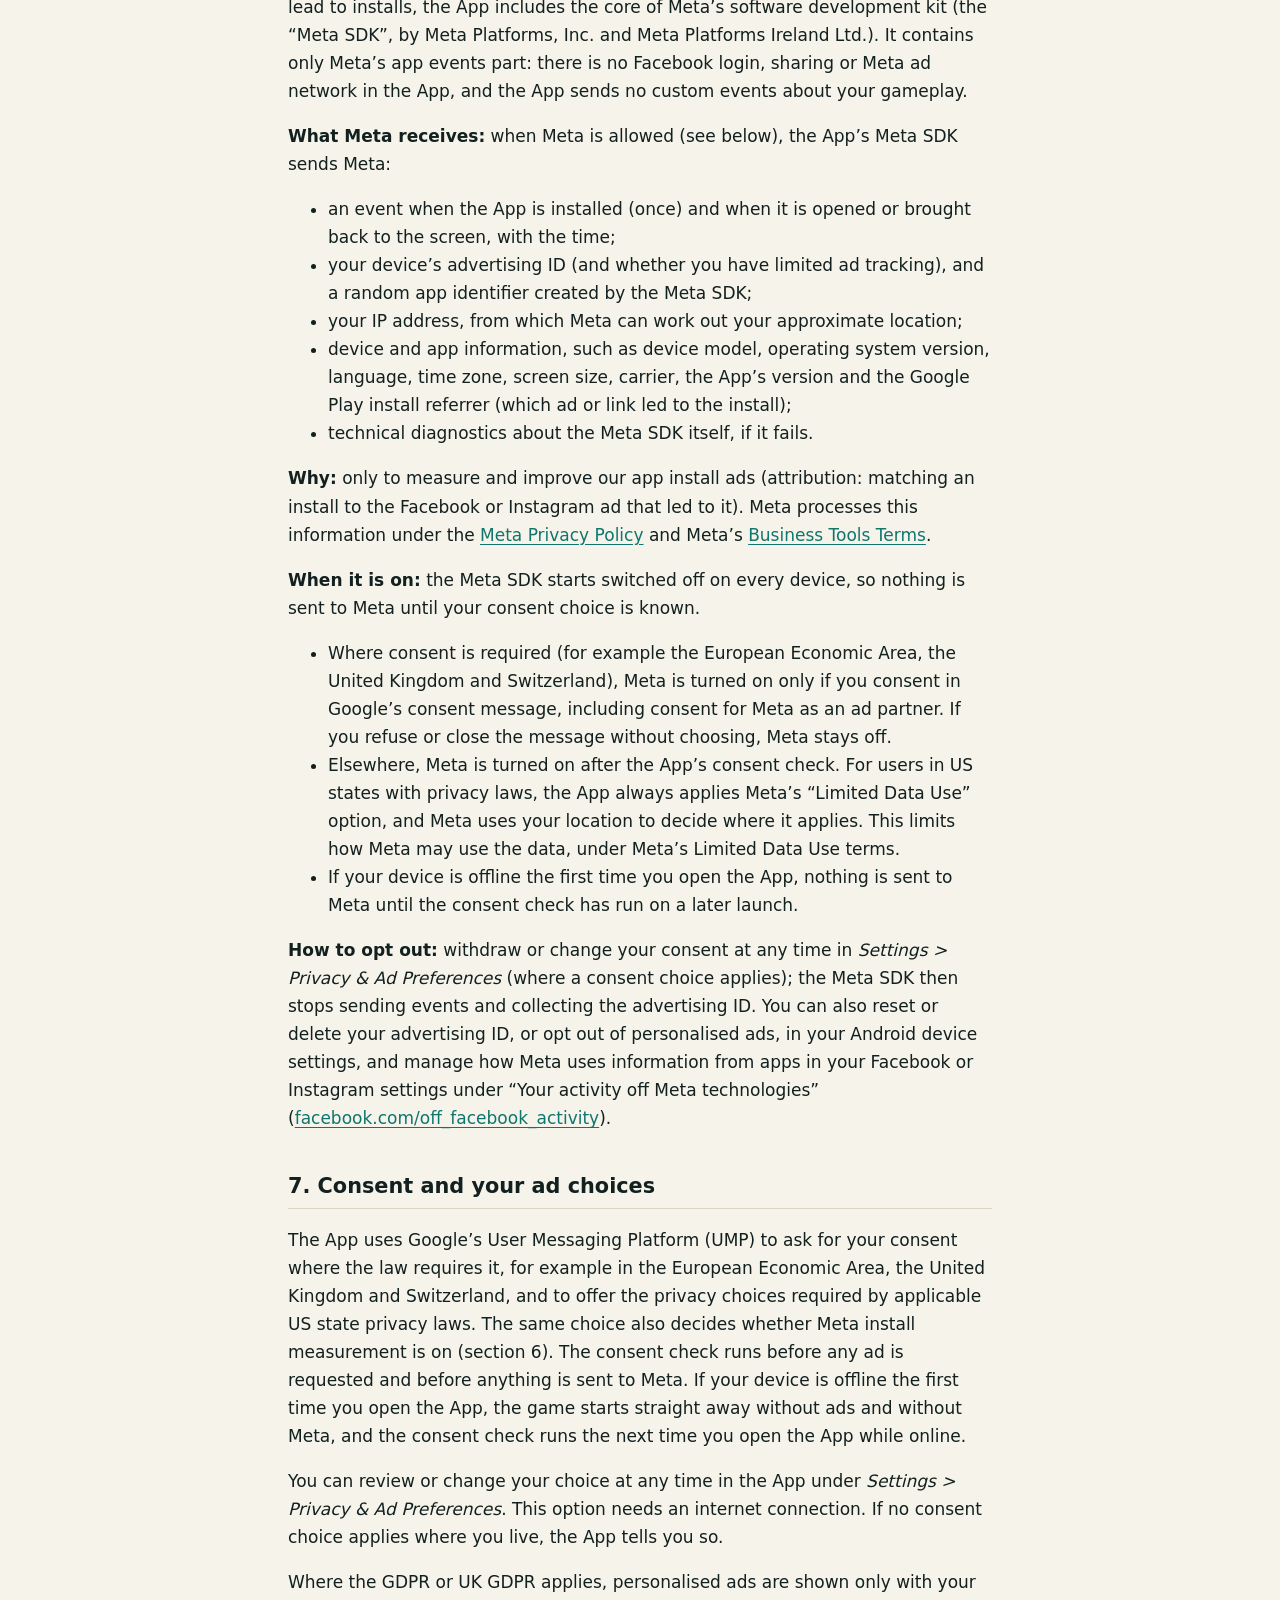
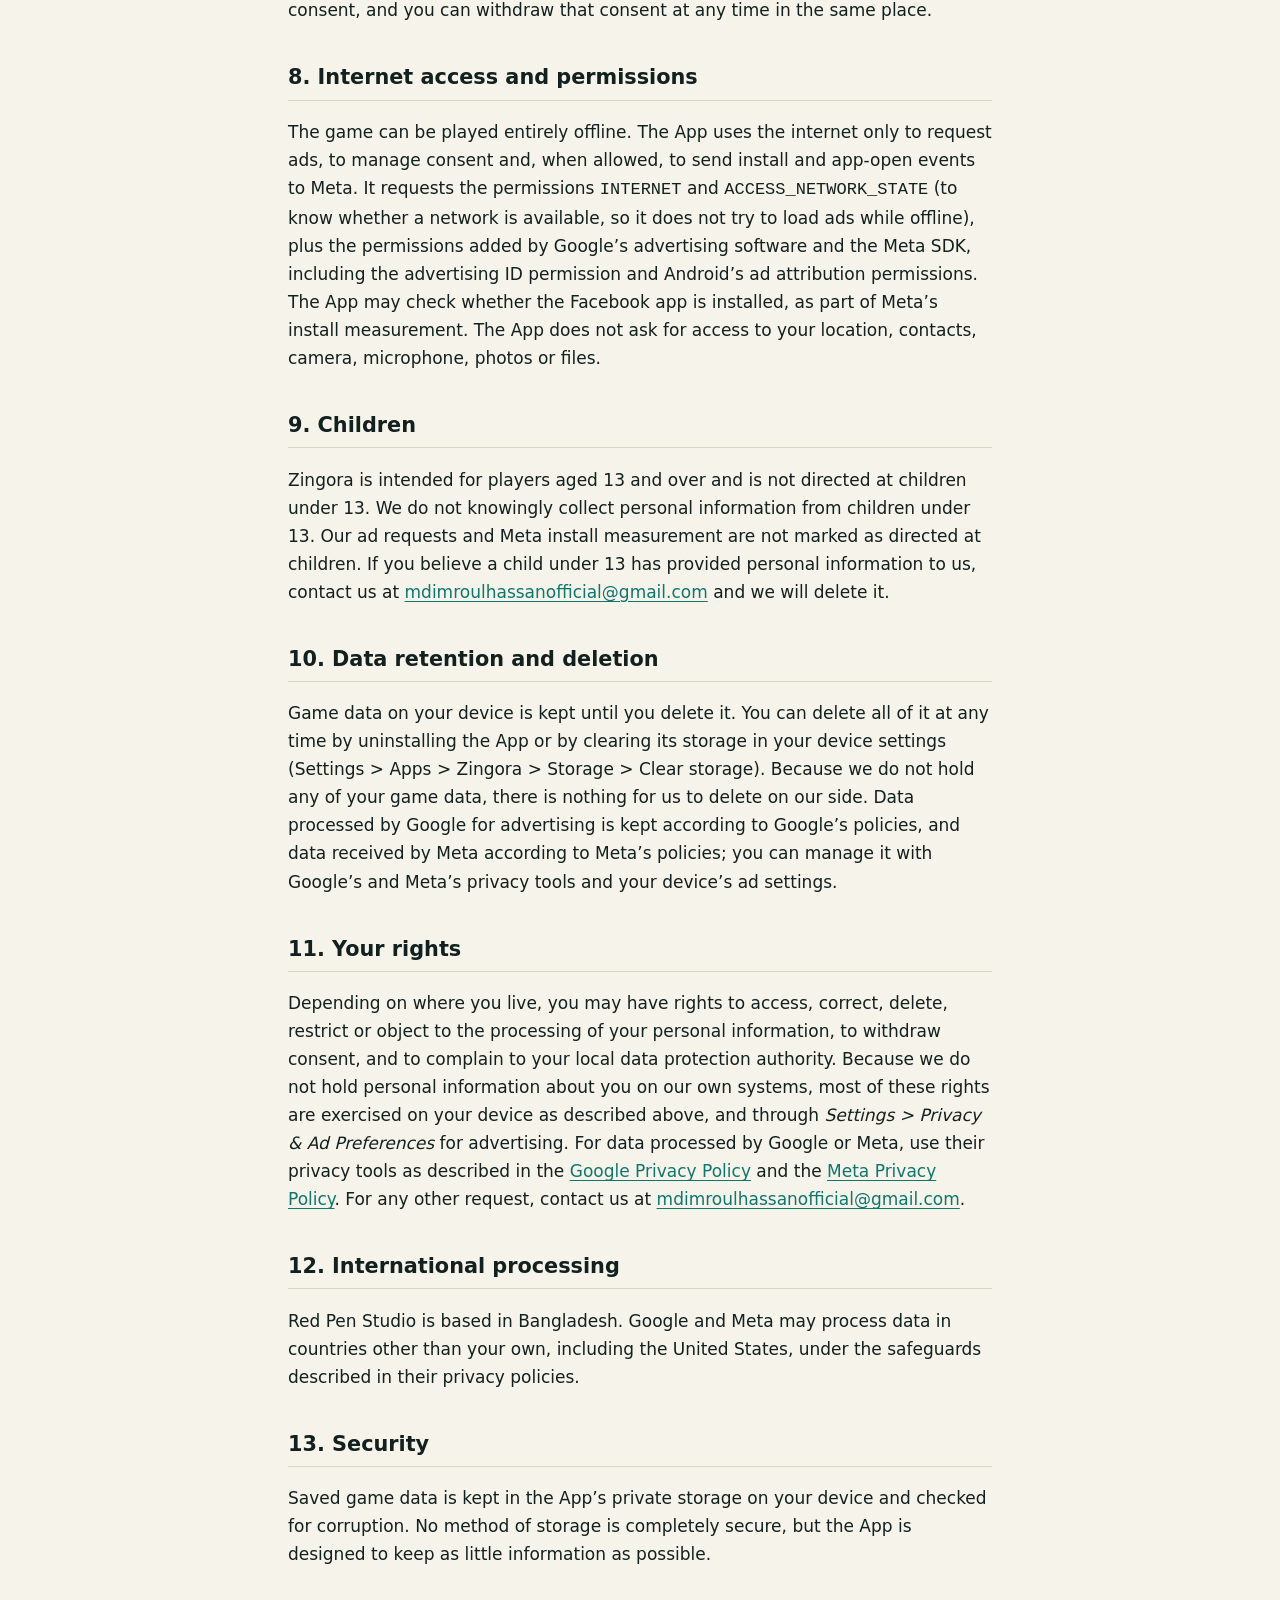
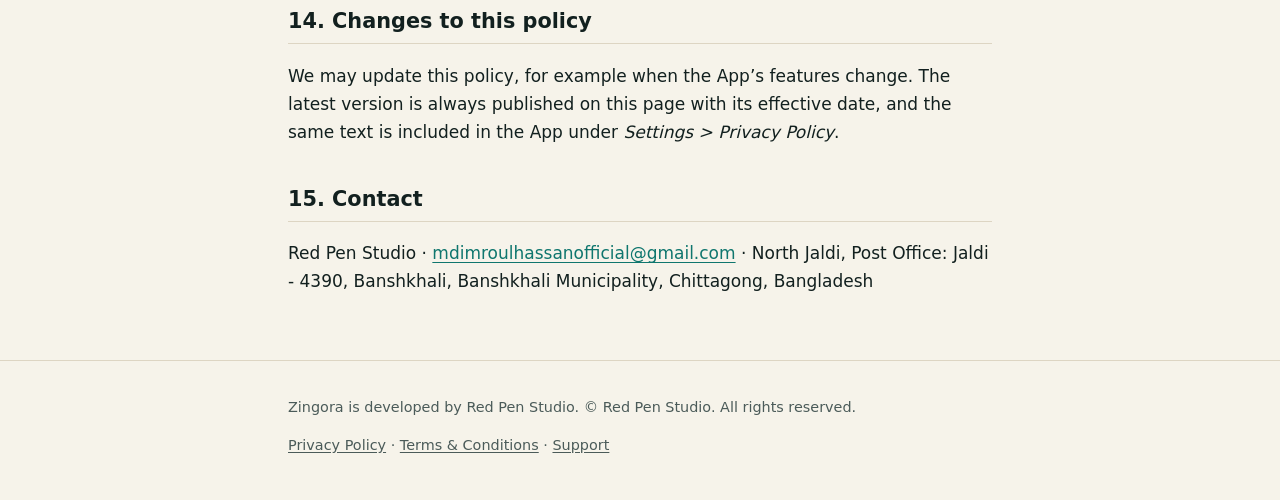
==== commit cd10da9d: "Privacy Policy: add Meta (Facebook) install measurement Adds section 6 on the Meta SDK core used onl" ====
--- a/site/privacy-policy.html
+++ b/site/privacy-policy.html
@@ -25,7 +25,7 @@
   </header>
   <main id="content">
     <h1>Privacy Policy</h1>
-    <p class="meta">Zingora by Red Pen Studio &middot; Effective date: November 8, 2026 &middot; Last updated: November 8, 2026</p>
+    <p class="meta">Zingora by Red Pen Studio &middot; Effective date: November 13, 2026 &middot; Last updated: November 13, 2026</p>
 
     <h2>1. Who we are</h2>
     <p>Zingora (the &ldquo;App&rdquo;) is an offline-first puzzle game for Android developed by Red Pen Studio (&ldquo;we&rdquo;, &ldquo;us&rdquo;, &ldquo;our&rdquo;). Red Pen Studio is responsible for the App. You can contact us at:</p>
@@ -40,6 +40,7 @@
       <li>There is no account and no login. We do not run a game server, and we do not receive your game data.</li>
       <li>Your game progress and settings are stored only on your device.</li>
       <li>The App contains no analytics or crash-reporting software. We do not track how you play.</li>
+      <li>If you allow it, the App tells Meta (Facebook) when it is installed and opened, so we can measure our Facebook and Instagram app install ads. Nothing about your gameplay is sent to Meta. Where the law requires consent, this happens only if you agree.</li>
       <li>We do not ask for your name, email address, contacts, photos, location or other personal details.</li>
       <li>The App shows ads from Google AdMob. Google uses its User Messaging Platform to ask for your consent where the law requires it, and you can change your choice at any time in <em>Settings &gt; Privacy &amp; Ad Preferences</em>.</li>
       <li>Zingora is made for players aged 13 and over.</li>
@@ -55,12 +56,13 @@
         <tr><td>Settings (sound, haptics, accessibility options)</td><td>Remember your preferences</td><td>No</td></tr>
         <tr><td>Ad frequency records (how many ads were shown today and when the last one was shown)</td><td>Keep to our limits on how often ads appear</td><td>No</td></tr>
         <tr><td>Your ad consent choice, stored by Google&rsquo;s User Messaging Platform</td><td>Remember your privacy choice so you are not asked every time</td><td>No</td></tr>
+        <tr><td>Meta&rsquo;s settings and a random app identifier created by Meta&rsquo;s software (only once Meta is allowed, see section 6)</td><td>Remember whether Meta install measurement is on, and count installs and app opens</td><td>No (sent to Meta only as described in section 6)</td></tr>
       </tbody>
     </table>
     <p>If Android backup is turned on, Android may include the App&rsquo;s save data in your Google account backup, under Google&rsquo;s own terms.</p>
 
     <h2>4. Information we collect</h2>
-    <p>We do not collect personal information through the App. We do not operate servers that receive data from the App, and the App contains no analytics, crash-reporting or tracking software of ours or of any third party. The only third-party software in the App that sends data over the internet is Google&rsquo;s advertising and consent software, described in sections 5 and 6.</p>
+    <p>We do not collect personal information through the App. We do not operate servers that receive data from the App, and the App contains no analytics or crash-reporting software. The only third-party software in the App that sends data over the internet is Google&rsquo;s advertising and consent software (sections 5 and 7) and Meta&rsquo;s install measurement software (section 6).</p>
     <p>If you email us, we receive your email address and whatever you choose to write, and we use it only to answer you.</p>
 
     <h2>5. Advertising (Google AdMob)</h2>
@@ -79,33 +81,52 @@
     <p>Our ad requests tell Google that the App is not directed at children, and limit ad content to a maximum rating suitable for teens.</p>
     <p>You can reset or delete your advertising ID, or opt out of personalised ads, in your Android device settings (for example Settings &gt; Privacy &gt; Ads, or Settings &gt; Google &gt; Ads, depending on your device).</p>
 
-    <h2>6. Consent and your ad choices</h2>
-    <p>The App uses Google&rsquo;s User Messaging Platform (UMP) to ask for your consent where the law requires it, for example in the European Economic Area, the United Kingdom and Switzerland, and to offer the privacy choices required by applicable US state privacy laws. The consent check runs before any ad is requested. If your device is offline the first time you open the App, the game starts straight away without ads, and the consent check runs the next time you open the App while online.</p>
+    <h2>6. Measuring our app install ads (Meta)</h2>
+    <p>We advertise Zingora on Facebook and Instagram. To learn which of those ads lead to installs, the App includes the core of Meta&rsquo;s software development kit (the &ldquo;Meta SDK&rdquo;, by Meta Platforms, Inc. and Meta Platforms Ireland Ltd.). It contains only Meta&rsquo;s app events part: there is no Facebook login, sharing or Meta ad network in the App, and the App sends no custom events about your gameplay.</p>
+    <p><strong>What Meta receives:</strong> when Meta is allowed (see below), the App&rsquo;s Meta SDK sends Meta:</p>
+    <ul>
+      <li>an event when the App is installed (once) and when it is opened or brought back to the screen, with the time;</li>
+      <li>your device&rsquo;s advertising ID (and whether you have limited ad tracking), and a random app identifier created by the Meta SDK;</li>
+      <li>your IP address, from which Meta can work out your approximate location;</li>
+      <li>device and app information, such as device model, operating system version, language, time zone, screen size, carrier, the App&rsquo;s version and the Google Play install referrer (which ad or link led to the install);</li>
+      <li>technical diagnostics about the Meta SDK itself, if it fails.</li>
+    </ul>
+    <p><strong>Why:</strong> only to measure and improve our app install ads (attribution: matching an install to the Facebook or Instagram ad that led to it). Meta processes this information under the <a href="https://www.facebook.com/privacy/policy/">Meta Privacy Policy</a> and Meta&rsquo;s <a href="https://www.facebook.com/legal/terms/businesstools">Business Tools Terms</a>.</p>
+    <p><strong>When it is on:</strong> the Meta SDK starts switched off on every device, so nothing is sent to Meta until your consent choice is known.</p>
+    <ul>
+      <li>Where consent is required (for example the European Economic Area, the United Kingdom and Switzerland), Meta is turned on only if you consent in Google&rsquo;s consent message, including consent for Meta as an ad partner. If you refuse or close the message without choosing, Meta stays off.</li>
+      <li>Elsewhere, Meta is turned on after the App&rsquo;s consent check. For users in US states with privacy laws, the App always applies Meta&rsquo;s &ldquo;Limited Data Use&rdquo; option, and Meta uses your location to decide where it applies. This limits how Meta may use the data, under Meta&rsquo;s Limited Data Use terms.</li>
+      <li>If your device is offline the first time you open the App, nothing is sent to Meta until the consent check has run on a later launch.</li>
+    </ul>
+    <p><strong>How to opt out:</strong> withdraw or change your consent at any time in <em>Settings &gt; Privacy &amp; Ad Preferences</em> (where a consent choice applies); the Meta SDK then stops sending events and collecting the advertising ID. You can also reset or delete your advertising ID, or opt out of personalised ads, in your Android device settings, and manage how Meta uses information from apps in your Facebook or Instagram settings under &ldquo;Your activity off Meta technologies&rdquo; (<a href="https://www.facebook.com/off_facebook_activity">facebook.com/off_facebook_activity</a>).</p>
+
+    <h2>7. Consent and your ad choices</h2>
+    <p>The App uses Google&rsquo;s User Messaging Platform (UMP) to ask for your consent where the law requires it, for example in the European Economic Area, the United Kingdom and Switzerland, and to offer the privacy choices required by applicable US state privacy laws. The same choice also decides whether Meta install measurement is on (section 6). The consent check runs before any ad is requested and before anything is sent to Meta. If your device is offline the first time you open the App, the game starts straight away without ads and without Meta, and the consent check runs the next time you open the App while online.</p>
     <p>You can review or change your choice at any time in the App under <em>Settings &gt; Privacy &amp; Ad Preferences</em>. This option needs an internet connection. If no consent choice applies where you live, the App tells you so.</p>
     <p>Where the GDPR or UK GDPR applies, personalised ads are shown only with your consent, and you can withdraw that consent at any time in the same place.</p>
 
-    <h2>7. Internet access and permissions</h2>
-    <p>The game can be played entirely offline. The App uses the internet only to request ads and to manage consent. It requests the permissions <code>INTERNET</code> and <code>ACCESS_NETWORK_STATE</code> (to know whether a network is available, so it does not try to load ads while offline), plus the permissions added by Google&rsquo;s advertising software, including the advertising ID permission. The App does not ask for access to your location, contacts, camera, microphone, photos or files.</p>
+    <h2>8. Internet access and permissions</h2>
+    <p>The game can be played entirely offline. The App uses the internet only to request ads, to manage consent and, when allowed, to send install and app-open events to Meta. It requests the permissions <code>INTERNET</code> and <code>ACCESS_NETWORK_STATE</code> (to know whether a network is available, so it does not try to load ads while offline), plus the permissions added by Google&rsquo;s advertising software and the Meta SDK, including the advertising ID permission and Android&rsquo;s ad attribution permissions. The App may check whether the Facebook app is installed, as part of Meta&rsquo;s install measurement. The App does not ask for access to your location, contacts, camera, microphone, photos or files.</p>
 
-    <h2>8. Children</h2>
-    <p>Zingora is intended for players aged 13 and over and is not directed at children under 13. We do not knowingly collect personal information from children under 13. If you believe a child under 13 has provided personal information to us, contact us at <a href="mailto:mdimroulhassanofficial@gmail.com">mdimroulhassanofficial@gmail.com</a> and we will delete it.</p>
+    <h2>9. Children</h2>
+    <p>Zingora is intended for players aged 13 and over and is not directed at children under 13. We do not knowingly collect personal information from children under 13. Our ad requests and Meta install measurement are not marked as directed at children. If you believe a child under 13 has provided personal information to us, contact us at <a href="mailto:mdimroulhassanofficial@gmail.com">mdimroulhassanofficial@gmail.com</a> and we will delete it.</p>
 
-    <h2>9. Data retention and deletion</h2>
-    <p>Game data on your device is kept until you delete it. You can delete all of it at any time by uninstalling the App or by clearing its storage in your device settings (Settings &gt; Apps &gt; Zingora &gt; Storage &gt; Clear storage). Because we do not hold any of your game data, there is nothing for us to delete on our side. Data processed by Google for advertising is kept according to Google&rsquo;s policies; you can manage it with Google&rsquo;s privacy tools and your device&rsquo;s ad settings.</p>
+    <h2>10. Data retention and deletion</h2>
+    <p>Game data on your device is kept until you delete it. You can delete all of it at any time by uninstalling the App or by clearing its storage in your device settings (Settings &gt; Apps &gt; Zingora &gt; Storage &gt; Clear storage). Because we do not hold any of your game data, there is nothing for us to delete on our side. Data processed by Google for advertising is kept according to Google&rsquo;s policies, and data received by Meta according to Meta&rsquo;s policies; you can manage it with Google&rsquo;s and Meta&rsquo;s privacy tools and your device&rsquo;s ad settings.</p>
 
-    <h2>10. Your rights</h2>
-    <p>Depending on where you live, you may have rights to access, correct, delete, restrict or object to the processing of your personal information, to withdraw consent, and to complain to your local data protection authority. Because we do not hold personal information about you on our own systems, most of these rights are exercised on your device as described above, and through <em>Settings &gt; Privacy &amp; Ad Preferences</em> for advertising. For data processed by Google, see Google&rsquo;s privacy tools. For any other request, contact us at <a href="mailto:mdimroulhassanofficial@gmail.com">mdimroulhassanofficial@gmail.com</a>.</p>
+    <h2>11. Your rights</h2>
+    <p>Depending on where you live, you may have rights to access, correct, delete, restrict or object to the processing of your personal information, to withdraw consent, and to complain to your local data protection authority. Because we do not hold personal information about you on our own systems, most of these rights are exercised on your device as described above, and through <em>Settings &gt; Privacy &amp; Ad Preferences</em> for advertising. For data processed by Google or Meta, use their privacy tools as described in the <a href="https://policies.google.com/privacy">Google Privacy Policy</a> and the <a href="https://www.facebook.com/privacy/policy/">Meta Privacy Policy</a>. For any other request, contact us at <a href="mailto:mdimroulhassanofficial@gmail.com">mdimroulhassanofficial@gmail.com</a>.</p>
 
-    <h2>11. International processing</h2>
-    <p>Red Pen Studio is based in Bangladesh. Google may process advertising data in countries other than your own, under the safeguards described in Google&rsquo;s privacy policy.</p>
+    <h2>12. International processing</h2>
+    <p>Red Pen Studio is based in Bangladesh. Google and Meta may process data in countries other than your own, including the United States, under the safeguards described in their privacy policies.</p>
 
-    <h2>12. Security</h2>
+    <h2>13. Security</h2>
     <p>Saved game data is kept in the App&rsquo;s private storage on your device and checked for corruption. No method of storage is completely secure, but the App is designed to keep as little information as possible.</p>
 
-    <h2>13. Changes to this policy</h2>
+    <h2>14. Changes to this policy</h2>
     <p>We may update this policy, for example when the App&rsquo;s features change. The latest version is always published on this page with its effective date, and the same text is included in the App under <em>Settings &gt; Privacy Policy</em>.</p>
 
-    <h2>14. Contact</h2>
+    <h2>15. Contact</h2>
     <p>Red Pen Studio &middot; <a href="mailto:mdimroulhassanofficial@gmail.com">mdimroulhassanofficial@gmail.com</a> &middot; North Jaldi, Post Office: Jaldi - 4390, Banshkhali, Banshkhali Municipality, Chittagong, Bangladesh</p>
   </main>
   <footer class="site-footer">
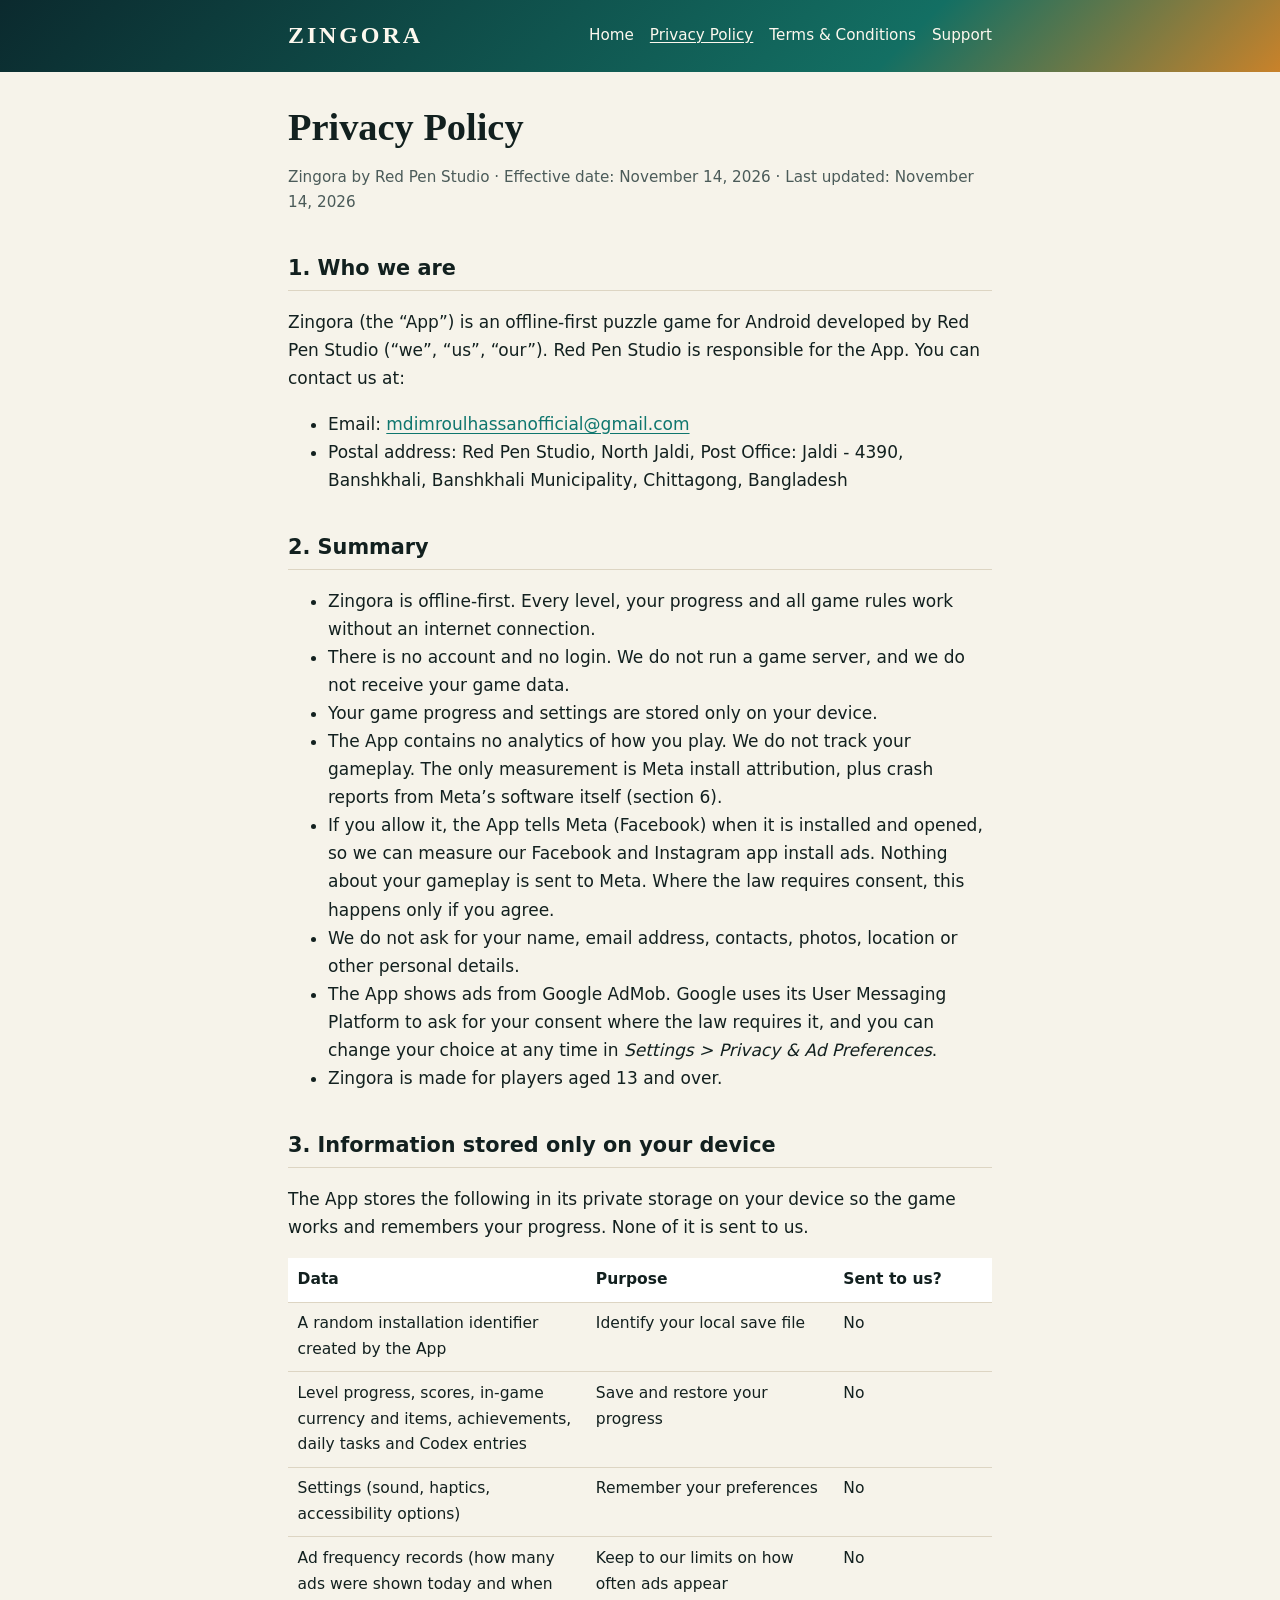
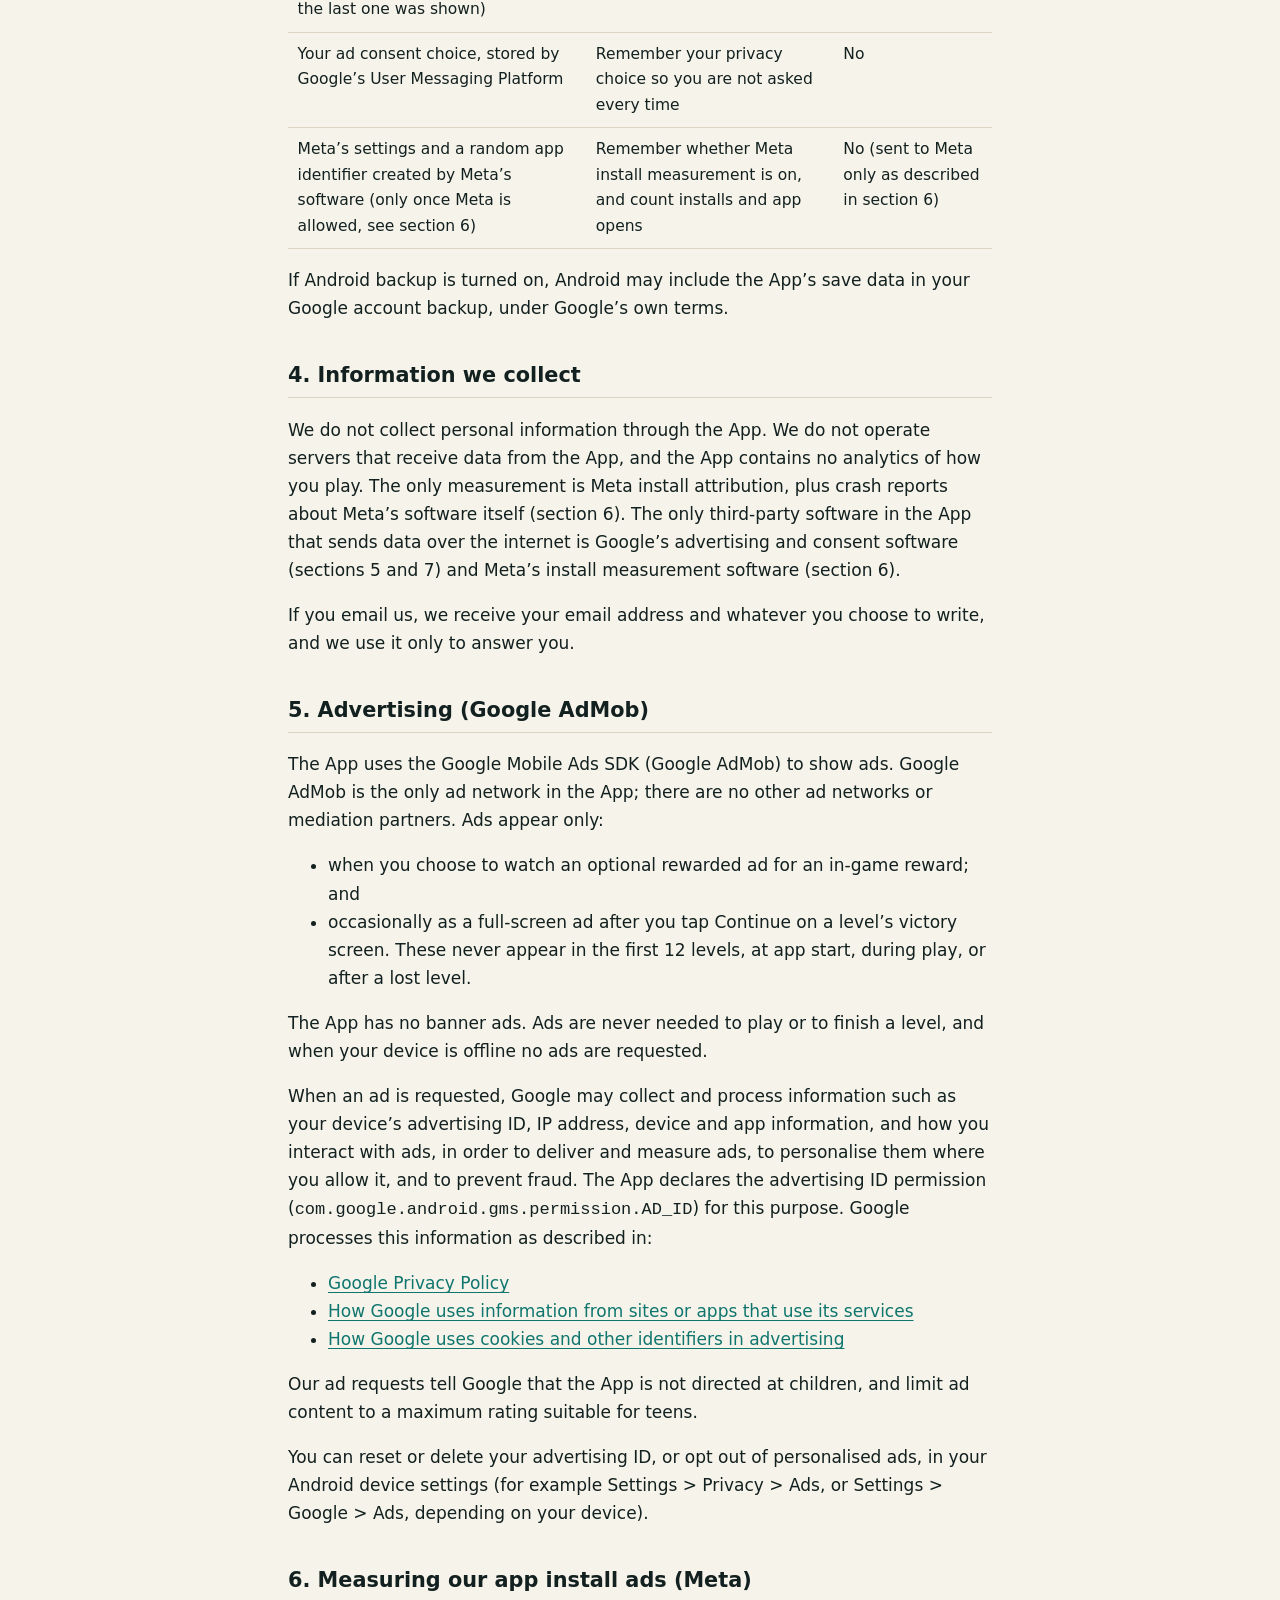
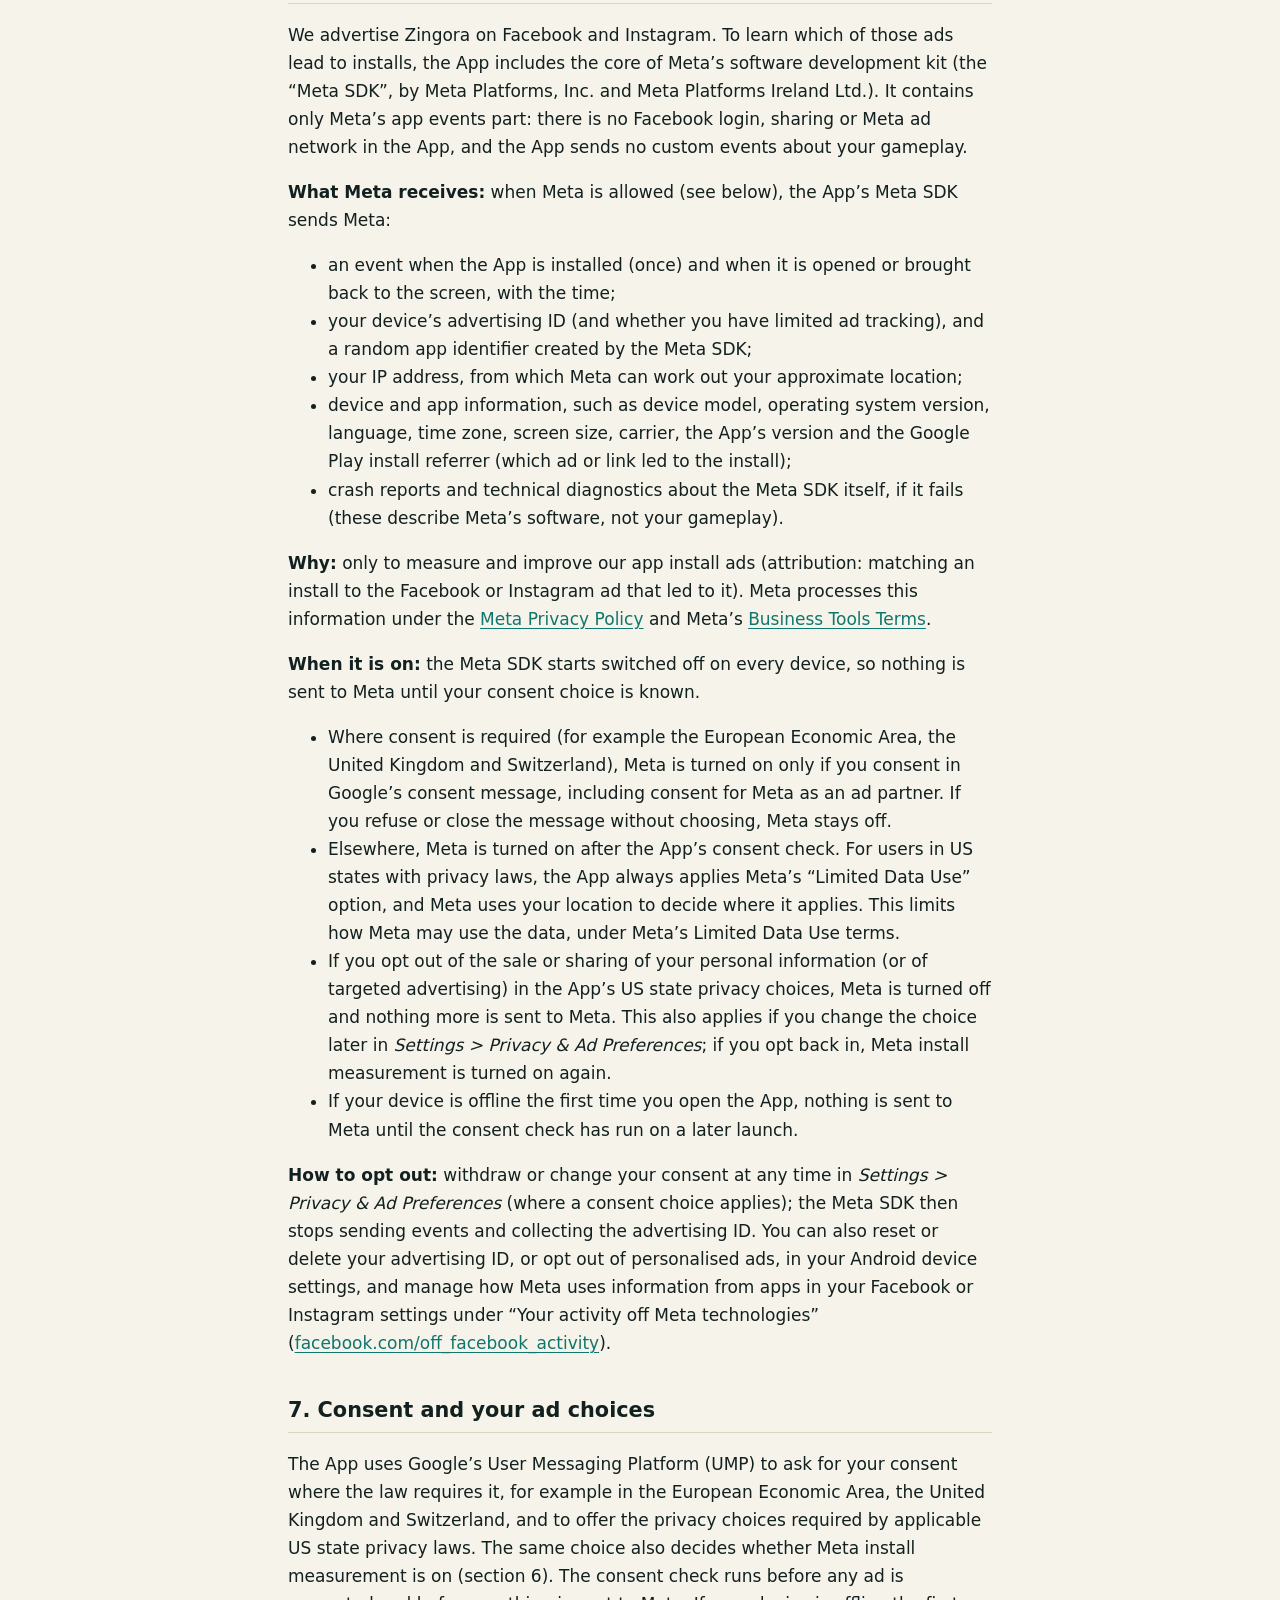
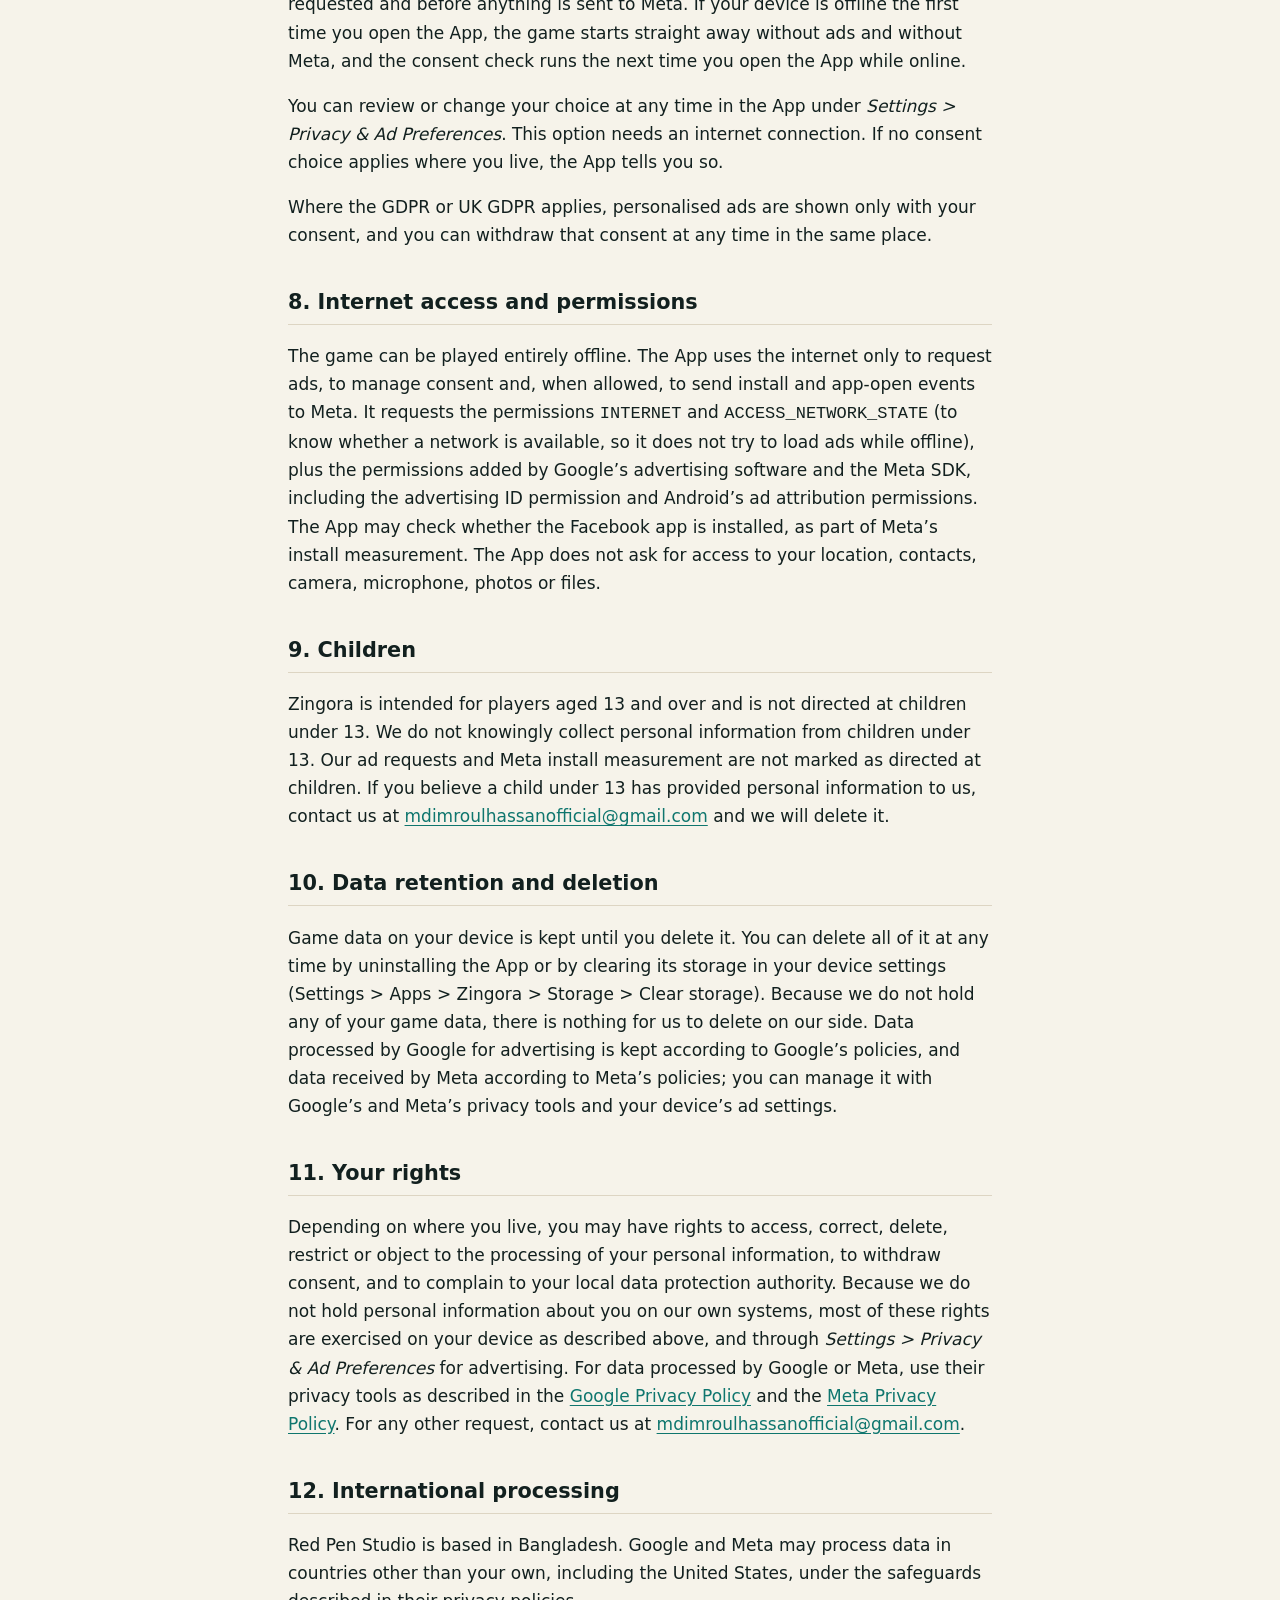
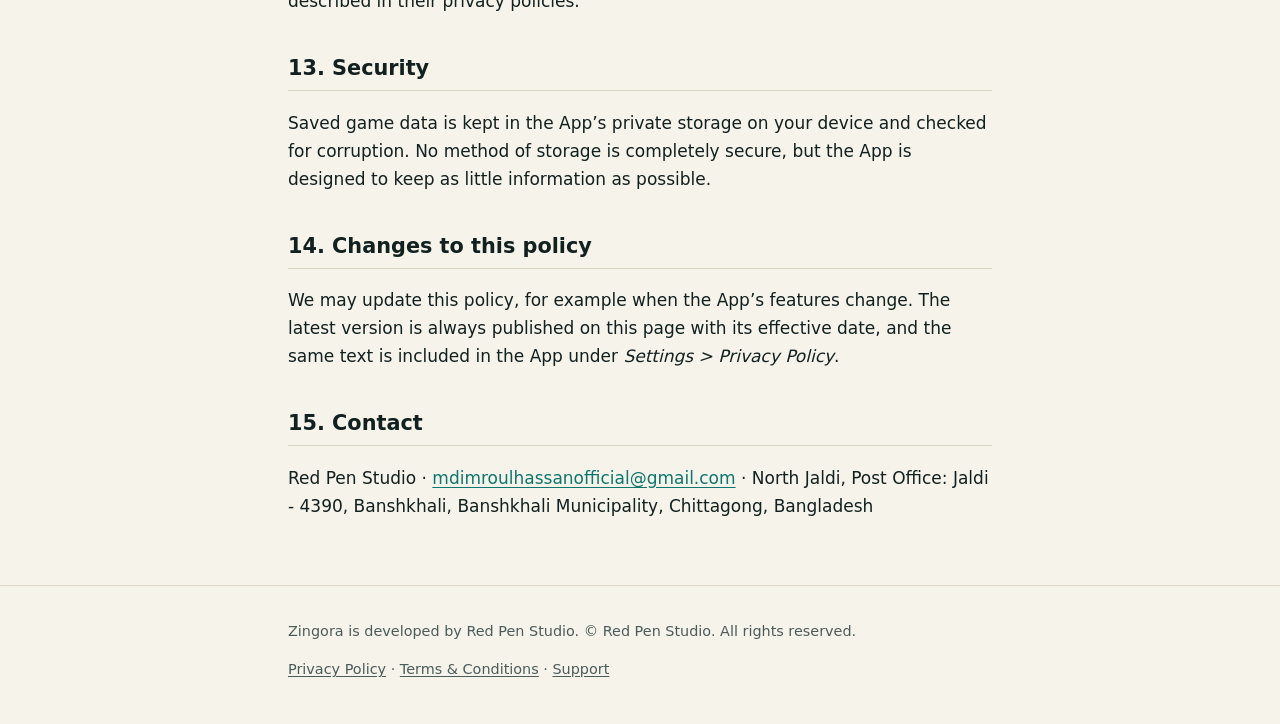
==== commit 19c5b974: "Privacy Policy: measurement wording, US opt-out turns Meta off (final audit M1, M2) The policy now s" ====
--- a/site/privacy-policy.html
+++ b/site/privacy-policy.html
@@ -25,7 +25,7 @@
   </header>
   <main id="content">
     <h1>Privacy Policy</h1>
-    <p class="meta">Zingora by Red Pen Studio &middot; Effective date: November 13, 2026 &middot; Last updated: November 13, 2026</p>
+    <p class="meta">Zingora by Red Pen Studio &middot; Effective date: November 14, 2026 &middot; Last updated: November 14, 2026</p>
 
     <h2>1. Who we are</h2>
     <p>Zingora (the &ldquo;App&rdquo;) is an offline-first puzzle game for Android developed by Red Pen Studio (&ldquo;we&rdquo;, &ldquo;us&rdquo;, &ldquo;our&rdquo;). Red Pen Studio is responsible for the App. You can contact us at:</p>
@@ -39,7 +39,7 @@
       <li>Zingora is offline-first. Every level, your progress and all game rules work without an internet connection.</li>
       <li>There is no account and no login. We do not run a game server, and we do not receive your game data.</li>
       <li>Your game progress and settings are stored only on your device.</li>
-      <li>The App contains no analytics or crash-reporting software. We do not track how you play.</li>
+      <li>The App contains no analytics of how you play. We do not track your gameplay. The only measurement is Meta install attribution, plus crash reports from Meta&rsquo;s software itself (section 6).</li>
       <li>If you allow it, the App tells Meta (Facebook) when it is installed and opened, so we can measure our Facebook and Instagram app install ads. Nothing about your gameplay is sent to Meta. Where the law requires consent, this happens only if you agree.</li>
       <li>We do not ask for your name, email address, contacts, photos, location or other personal details.</li>
       <li>The App shows ads from Google AdMob. Google uses its User Messaging Platform to ask for your consent where the law requires it, and you can change your choice at any time in <em>Settings &gt; Privacy &amp; Ad Preferences</em>.</li>
@@ -62,7 +62,7 @@
     <p>If Android backup is turned on, Android may include the App&rsquo;s save data in your Google account backup, under Google&rsquo;s own terms.</p>
 
     <h2>4. Information we collect</h2>
-    <p>We do not collect personal information through the App. We do not operate servers that receive data from the App, and the App contains no analytics or crash-reporting software. The only third-party software in the App that sends data over the internet is Google&rsquo;s advertising and consent software (sections 5 and 7) and Meta&rsquo;s install measurement software (section 6).</p>
+    <p>We do not collect personal information through the App. We do not operate servers that receive data from the App, and the App contains no analytics of how you play. The only measurement is Meta install attribution, plus crash reports about Meta&rsquo;s software itself (section 6). The only third-party software in the App that sends data over the internet is Google&rsquo;s advertising and consent software (sections 5 and 7) and Meta&rsquo;s install measurement software (section 6).</p>
     <p>If you email us, we receive your email address and whatever you choose to write, and we use it only to answer you.</p>
 
     <h2>5. Advertising (Google AdMob)</h2>
@@ -89,13 +89,14 @@
       <li>your device&rsquo;s advertising ID (and whether you have limited ad tracking), and a random app identifier created by the Meta SDK;</li>
       <li>your IP address, from which Meta can work out your approximate location;</li>
       <li>device and app information, such as device model, operating system version, language, time zone, screen size, carrier, the App&rsquo;s version and the Google Play install referrer (which ad or link led to the install);</li>
-      <li>technical diagnostics about the Meta SDK itself, if it fails.</li>
+      <li>crash reports and technical diagnostics about the Meta SDK itself, if it fails (these describe Meta&rsquo;s software, not your gameplay).</li>
     </ul>
     <p><strong>Why:</strong> only to measure and improve our app install ads (attribution: matching an install to the Facebook or Instagram ad that led to it). Meta processes this information under the <a href="https://www.facebook.com/privacy/policy/">Meta Privacy Policy</a> and Meta&rsquo;s <a href="https://www.facebook.com/legal/terms/businesstools">Business Tools Terms</a>.</p>
     <p><strong>When it is on:</strong> the Meta SDK starts switched off on every device, so nothing is sent to Meta until your consent choice is known.</p>
     <ul>
       <li>Where consent is required (for example the European Economic Area, the United Kingdom and Switzerland), Meta is turned on only if you consent in Google&rsquo;s consent message, including consent for Meta as an ad partner. If you refuse or close the message without choosing, Meta stays off.</li>
       <li>Elsewhere, Meta is turned on after the App&rsquo;s consent check. For users in US states with privacy laws, the App always applies Meta&rsquo;s &ldquo;Limited Data Use&rdquo; option, and Meta uses your location to decide where it applies. This limits how Meta may use the data, under Meta&rsquo;s Limited Data Use terms.</li>
+      <li>If you opt out of the sale or sharing of your personal information (or of targeted advertising) in the App&rsquo;s US state privacy choices, Meta is turned off and nothing more is sent to Meta. This also applies if you change the choice later in <em>Settings &gt; Privacy &amp; Ad Preferences</em>; if you opt back in, Meta install measurement is turned on again.</li>
       <li>If your device is offline the first time you open the App, nothing is sent to Meta until the consent check has run on a later launch.</li>
     </ul>
     <p><strong>How to opt out:</strong> withdraw or change your consent at any time in <em>Settings &gt; Privacy &amp; Ad Preferences</em> (where a consent choice applies); the Meta SDK then stops sending events and collecting the advertising ID. You can also reset or delete your advertising ID, or opt out of personalised ads, in your Android device settings, and manage how Meta uses information from apps in your Facebook or Instagram settings under &ldquo;Your activity off Meta technologies&rdquo; (<a href="https://www.facebook.com/off_facebook_activity">facebook.com/off_facebook_activity</a>).</p>
